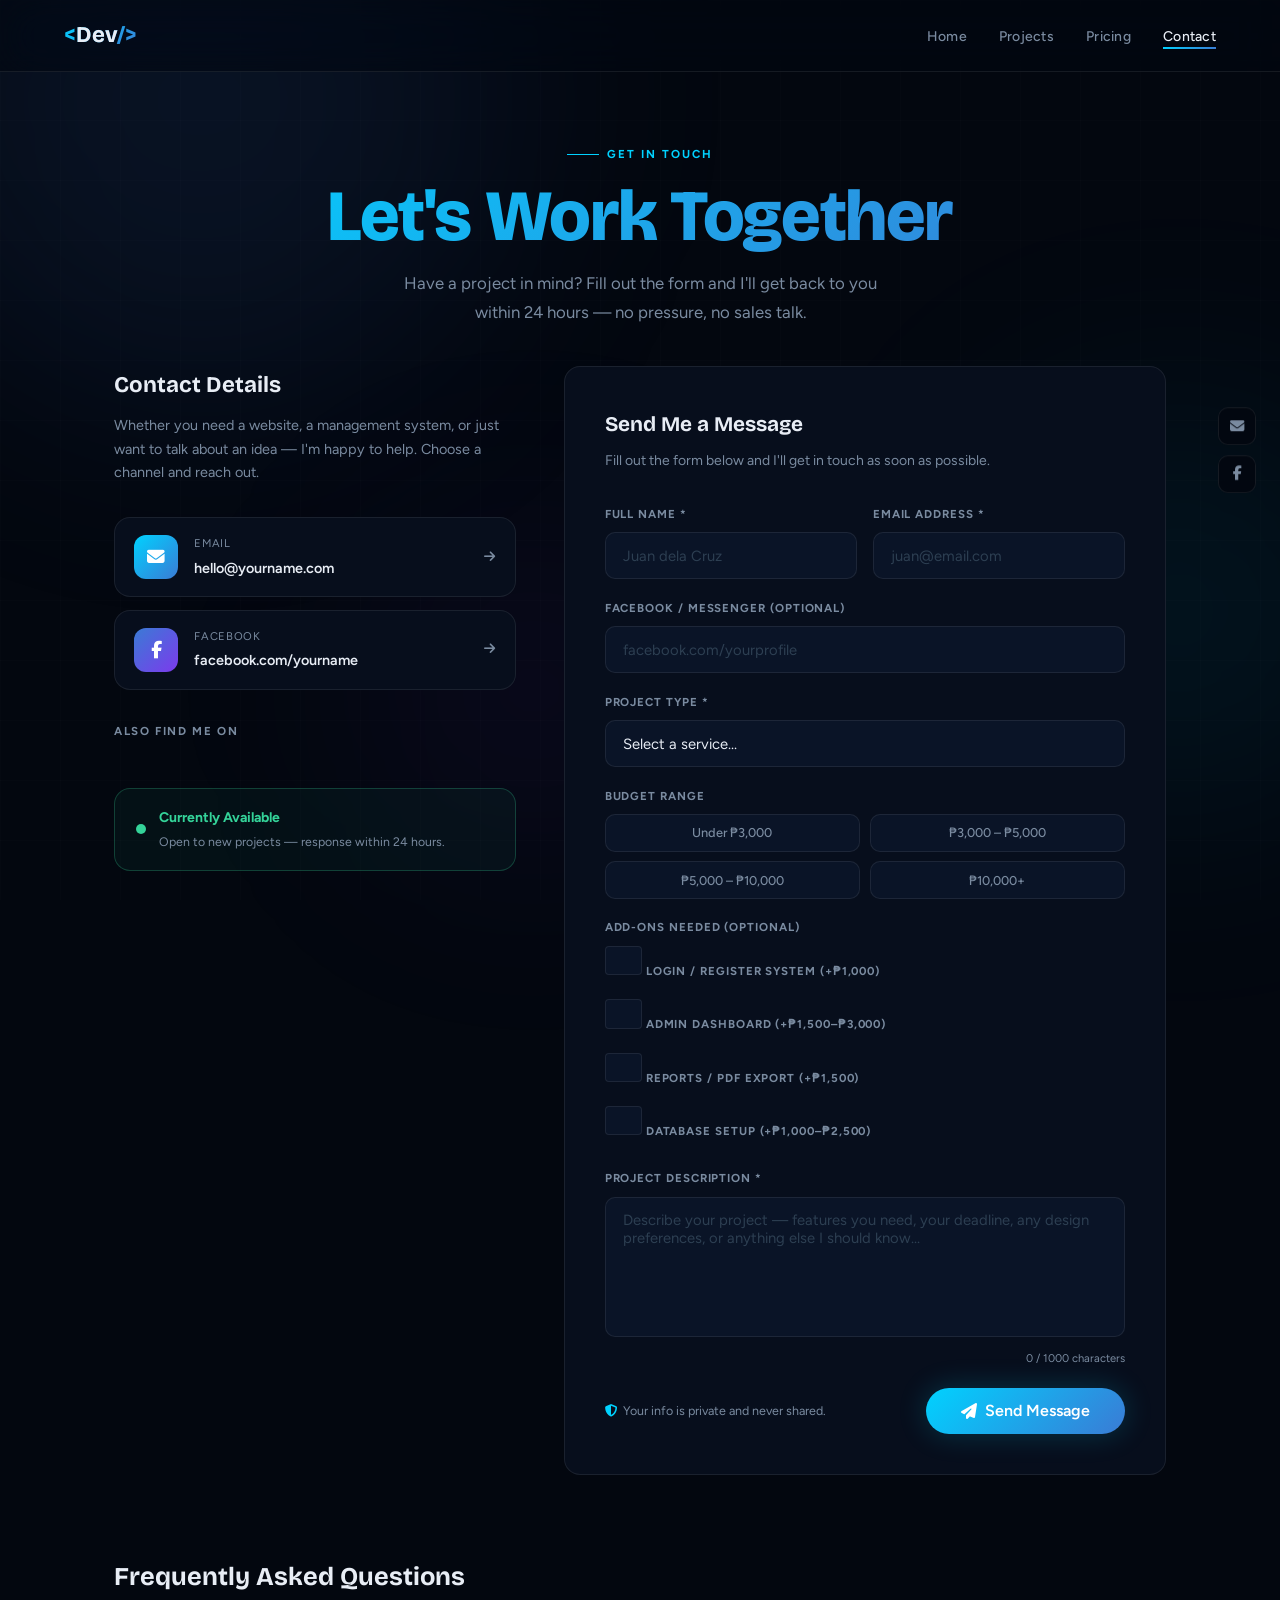
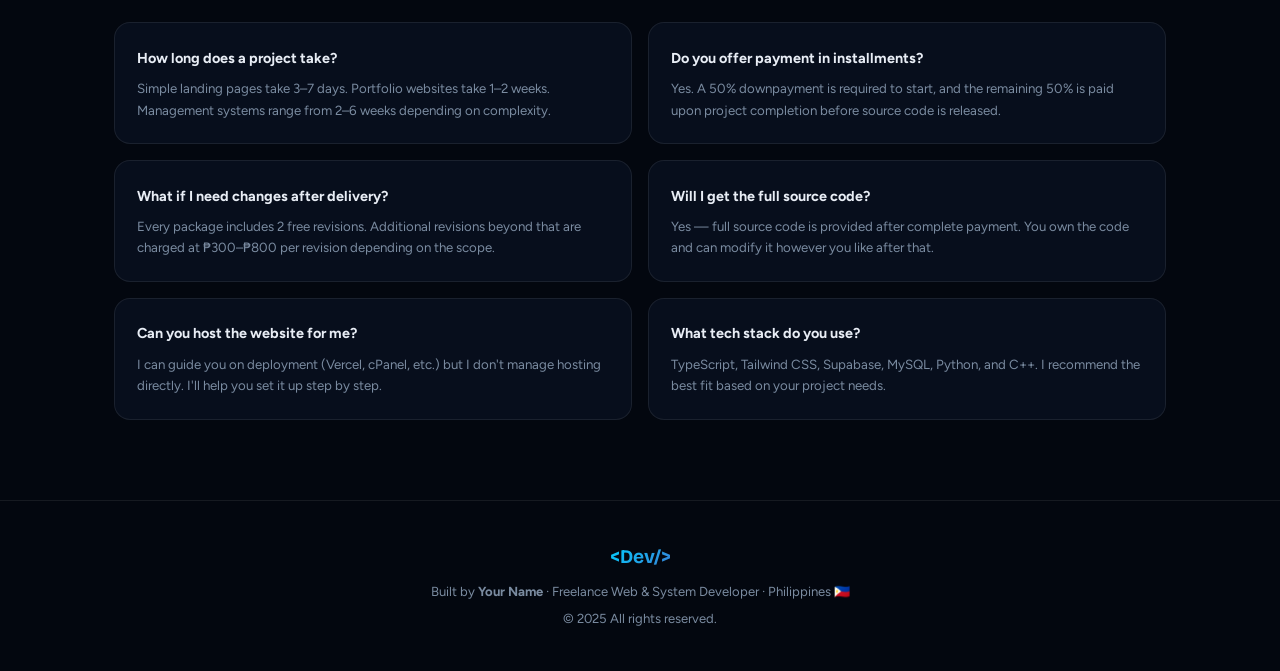
==== contact.html @ 1c6b3e90 "Update contact.html" ====
<!DOCTYPE html>
<html lang="en">
<head>
<meta charset="UTF-8">
<meta name="viewport" content="width=device-width, initial-scale=1.0">
<title>Contact — DevPortfolio</title>
<link rel="stylesheet" href="style.css">
<link rel="stylesheet" href="https://cdnjs.cloudflare.com/ajax/libs/font-awesome/6.5.0/css/all.min.css">
<style>
/* ── CONTACT PAGE ── */
.page-hero {
  padding: 4rem 0 2.5rem;
  text-align: center;
}
.page-hero p { color: var(--muted); font-size: 1.05rem; max-width: 520px; margin: 0.8rem auto 0; }

/* Main layout */
.contact-layout {
  display: grid;
  grid-template-columns: 1fr 1.5fr;
  gap: 3rem;
  margin-bottom: 5rem;
  align-items: start;
}

/* Info panel */
.info-panel { position: sticky; top: calc(var(--nav-h) + 2rem); }
.info-panel h3 {
  font-family: var(--heading); font-size: 1.4rem; font-weight: 700;
  margin-bottom: 0.6rem;
}
.info-panel > p { color: var(--muted); font-size: 0.9rem; margin-bottom: 2rem; line-height: 1.65; }

.contact-cards { display: flex; flex-direction: column; gap: 0.8rem; margin-bottom: 2rem; }
.contact-card {
  display: flex; align-items: center; gap: 1rem;
  padding: 1rem 1.2rem; border-radius: var(--radius);
  background: var(--bg2); border: 1px solid var(--border);
  text-decoration: none; color: var(--text); transition: all 0.25s;
}
.contact-card:hover {
  border-color: rgba(0,210,255,0.3);
  background: rgba(0,210,255,0.04);
  transform: translateX(4px);
}
.contact-card-icon {
  width: 44px; height: 44px; border-radius: 12px; flex-shrink: 0;
  background: var(--grad); display: flex; align-items: center;
  justify-content: center; font-size: 1.1rem; color: #fff;
}
.contact-card-label { font-size: 0.7rem; color: var(--muted); margin-bottom: 0.15rem; text-transform: uppercase; letter-spacing: 0.06em; }
.contact-card-val { font-weight: 600; font-size: 0.9rem; }

/* Social links */
.social-section h4 {
  font-size: 0.72rem; font-weight: 700; letter-spacing: 0.14em;
  text-transform: uppercase; color: var(--muted);
  margin-bottom: 0.9rem;
}
.social-row { display: flex; gap: 0.7rem; flex-wrap: wrap; }
.social-btn {
  display: flex; align-items: center; gap: 0.5rem;
  padding: 0.5rem 1rem; border-radius: 99px;
  background: var(--bg2); border: 1px solid var(--border);
  color: var(--muted); font-size: 0.8rem; font-weight: 500;
  text-decoration: none; cursor: pointer; transition: all 0.2s;
}
.social-btn:hover { background: var(--grad); color: #fff; border-color: transparent; transform: translateY(-2px); }

/* Availability badge */
.avail-box {
  margin-top: 2rem; padding: 1.1rem 1.3rem;
  border-radius: var(--radius); border: 1px solid rgba(52,211,153,0.25);
  background: rgba(52,211,153,0.05);
  display: flex; align-items: center; gap: 0.8rem;
}
.avail-dot { width: 10px; height: 10px; border-radius: 50%; background: #34d399; flex-shrink: 0; animation: pulse2 2s infinite; }
@keyframes pulse2 { 0%,100%{box-shadow:0 0 0 0 rgba(52,211,153,0.4)} 50%{box-shadow:0 0 0 6px rgba(52,211,153,0)} }
.avail-title { font-weight: 700; font-size: 0.875rem; color: #34d399; }
.avail-sub { font-size: 0.77rem; color: var(--muted); margin-top: 0.1rem; }

/* Contact form */
.contact-form-wrap {
  background: var(--bg2); border: 1px solid var(--border);
  border-radius: var(--radius); padding: 2.5rem;
}
.form-header { margin-bottom: 2rem; }
.form-header h3 { font-family: var(--heading); font-size: 1.3rem; font-weight: 700; margin-bottom: 0.4rem; }
.form-header p { color: var(--muted); font-size: 0.875rem; }

.form-row { display: grid; grid-template-columns: 1fr 1fr; gap: 1rem; }
.form-group { margin-bottom: 1.2rem; }
.form-group label {
  display: block; font-size: 0.72rem; font-weight: 700;
  color: var(--muted); margin-bottom: 0.5rem;
  letter-spacing: 0.08em; text-transform: uppercase;
}
.form-group input,
.form-group textarea,
.form-group select {
  width: 100%; padding: 0.85rem 1.1rem;
  background: var(--bg3); border: 1px solid var(--border);
  border-radius: var(--radius-sm); color: var(--text);
  font-family: var(--body); font-size: 0.925rem;
  outline: none; transition: border-color 0.2s, box-shadow 0.2s;
  resize: none; appearance: none;
}
.form-group input:focus,
.form-group textarea:focus,
.form-group select:focus {
  border-color: rgba(0,210,255,0.4);
  box-shadow: 0 0 0 3px rgba(0,210,255,0.07);
}
.form-group input::placeholder,
.form-group textarea::placeholder { color: #2d3f52; }
.form-group textarea { height: 140px; }

.budget-grid { display: grid; grid-template-columns: repeat(2, 1fr); gap: 0.6rem; }
.budget-opt {
  padding: 0.65rem 0.9rem; border-radius: var(--radius-sm);
  border: 1px solid var(--border); background: var(--bg3);
  color: var(--muted); font-size: 0.8rem; font-weight: 500;
  cursor: pointer; transition: all 0.2s; text-align: center;
  font-family: var(--body);
}
.budget-opt:hover { border-color: rgba(0,210,255,0.3); color: var(--text); }
.budget-opt.selected { border-color: rgba(0,210,255,0.5); background: rgba(0,210,255,0.08); color: var(--cyan); }

.checkbox-group { display: flex; flex-direction: column; gap: 0.6rem; }
.checkbox-item {
  display: flex; align-items: center; gap: 0.7rem;
  font-size: 0.875rem; color: var(--muted); cursor: pointer;
}
.checkbox-item input[type="checkbox"] {
  width: 16px; height: 16px; accent-color: var(--cyan);
  cursor: pointer; border-radius: 4px;
}

.char-count { font-size: 0.7rem; color: var(--muted); text-align: right; margin-top: 0.3rem; }

.submit-row {
  display: flex; align-items: center; justify-content: space-between;
  gap: 1rem; margin-top: 0.5rem; flex-wrap: wrap;
}
.submit-note { font-size: 0.78rem; color: var(--muted); display: flex; align-items: center; gap: 0.4rem; }
.submit-note i { color: var(--cyan); }

.btn-submit { padding: 0.85rem 2.2rem; font-size: 1rem; }
.btn-submit.loading { opacity: 0.7; cursor: not-allowed; }

/* Success state */
.form-success-box {
  display: none; text-align: center; padding: 3rem 2rem;
  animation: fadeUp 0.5s ease both;
}
.success-icon {
  width: 64px; height: 64px; border-radius: 50%;
  background: linear-gradient(135deg, #34d399, #059669);
  display: flex; align-items: center; justify-content: center;
  font-size: 1.8rem; margin: 0 auto 1.2rem;
}
.form-success-box h3 { font-family: var(--heading); font-size: 1.4rem; font-weight: 700; margin-bottom: 0.5rem; }
.form-success-box p { color: var(--muted); font-size: 0.9rem; margin-bottom: 1.5rem; }

/* FAQ */
.faq-section { margin-bottom: 5rem; }
.faq-section h2 { font-family: var(--heading); font-size: 1.6rem; font-weight: 700; margin-bottom: 1.5rem; }
.faq-grid { display: grid; grid-template-columns: 1fr 1fr; gap: 1rem; }
.faq-item {
  padding: 1.4rem; border-radius: var(--radius);
  background: var(--bg2); border: 1px solid var(--border);
  transition: border-color 0.2s;
}
.faq-item:hover { border-color: rgba(0,210,255,0.18); }
.faq-q { font-weight: 700; font-size: 0.9rem; margin-bottom: 0.5rem; }
.faq-a { color: var(--muted); font-size: 0.83rem; line-height: 1.6; }

@media (max-width: 900px) {
  .contact-layout { grid-template-columns: 1fr; }
  .info-panel { position: static; }
  .faq-grid { grid-template-columns: 1fr; }
  .form-row { grid-template-columns: 1fr; }
}
@media (max-width: 560px) {
  .budget-grid { grid-template-columns: 1fr; }
  .contact-form-wrap { padding: 1.5rem; }
  .submit-row { flex-direction: column; align-items: stretch; }
}
</style>
</head>
<body>
<div id="loader"><div class="loader-ring"></div></div>
<div class="grid-bg"></div>
<div class="orb orb-1"></div><div class="orb orb-2"></div><div class="orb orb-3"></div>

<div class="float-socials">
  <a href="mailto:hello@yourname.com" class="float-social"><i class="fas fa-envelope"></i></a>
  <a href="https://facebook.com" target="_blank" class="float-social"><i class="fab fa-facebook-f"></i></a>
</div>
<button id="back-top" onclick="window.scrollTo({top:0,behavior:'smooth'})"><i class="fas fa-chevron-up"></i></button>

<nav id="navbar">
  <a href="index.html" class="nav-logo">&lt;<em>Dev</em>/&gt;</a>
  <button class="hamburger" id="hamburger"><span></span><span></span><span></span></button>
  <ul class="nav-links" id="nav-links">
    <li><a href="index.html">Home</a></li>
    <li><a href="projects.html">Projects</a></li>
    <li><a href="pricing.html">Pricing</a></li>
    <li><a href="contact.html" class="active">Contact</a></li>
  </ul>
</nav>

<div class="page-wrap">
<div class="container">

  <!-- PAGE HERO -->
  <div class="page-hero page-enter">
    <div class="section-label" style="justify-content:center; margin-bottom:0.8rem">Get In Touch</div>
    <h1 class="page-title">Let's Work Together</h1>
    <p>Have a project in mind? Fill out the form and I'll get back to you within 24 hours — no pressure, no sales talk.</p>
  </div>

  <!-- CONTACT LAYOUT -->
  <div class="contact-layout">

    <!-- INFO PANEL -->
    <div class="info-panel reveal">
      <h3>Contact Details</h3>
      <p>Whether you need a website, a management system, or just want to talk about an idea — I'm happy to help. Choose a channel and reach out.</p>

      <div class="contact-cards">
        <a href="mailto:hello@yourname.com" class="contact-card">
          <div class="contact-card-icon"><i class="fas fa-envelope"></i></div>
          <div>
            <div class="contact-card-label">Email</div>
            <div class="contact-card-val">hello@yourname.com</div>
          </div>
          <i class="fas fa-arrow-right" style="margin-left:auto;color:var(--muted);font-size:0.8rem"></i>
        </a>
        <a href="https://facebook.com/yourname" target="_blank" class="contact-card">
          <div class="contact-card-icon" style="background:linear-gradient(135deg,#3a7bd5,#7c3aed)"><i class="fab fa-facebook-f"></i></div>
          <div>
            <div class="contact-card-label">Facebook</div>
            <div class="contact-card-val">facebook.com/yourname</div>
          </div>
          <i class="fas fa-arrow-right" style="margin-left:auto;color:var(--muted);font-size:0.8rem"></i>
        </a>
      </div>

      <div class="social-section">
        <h4>Also Find Me On</h4>
        <div class="social-row">
        </div>
      </div>

      <div class="avail-box">
        <div class="avail-dot"></div>
        <div>
          <div class="avail-title">Currently Available</div>
          <div class="avail-sub">Open to new projects — response within 24 hours.</div>
        </div>
      </div>
    </div>

    <!-- FORM PANEL -->
    <div class="contact-form-wrap reveal delay-2">

      <div id="form-area">
        <div class="form-header">
          <h3>Send Me a Message</h3>
          <p>Fill out the form below and I'll get in touch as soon as possible.</p>
        </div>

        <div class="form-row">
          <div class="form-group">
            <label>Full Name *</label>
            <input type="text" id="f-name" placeholder="Juan dela Cruz">
          </div>
          <div class="form-group">
            <label>Email Address *</label>
            <input type="email" id="f-email" placeholder="juan@email.com">
          </div>
        </div>

        <div class="form-group">
          <label>Facebook / Messenger (optional)</label>
          <input type="text" id="f-fb" placeholder="facebook.com/yourprofile">
        </div>

        <div class="form-group">
          <label>Project Type *</label>
          <select id="f-type">
            <option value="" disabled selected>Select a service...</option>
            <optgroup label="🌐 Website Packages">
              <option>Basic Landing Page — ₱2,500</option>
              <option>Portfolio Website — ₱4,000</option>
              <option>Business Website — ₱5,500</option>
            </optgroup>
            <optgroup label="💻 System Packages">
              <option>Starter CRUD System — ₱4,500</option>
              <option>Basic Management System — ₱7,000</option>
              <option>Standard System Package — ₱10,000</option>
            </optgroup>
            <option value="custom">Custom / Not sure yet</option>
          </select>
        </div>

        <div class="form-group">
          <label>Budget Range</label>
          <div class="budget-grid" id="budget-grid">
            <button class="budget-opt" onclick="selectBudget(this)">Under ₱3,000</button>
            <button class="budget-opt" onclick="selectBudget(this)">₱3,000 – ₱5,000</button>
            <button class="budget-opt" onclick="selectBudget(this)">₱5,000 – ₱10,000</button>
            <button class="budget-opt" onclick="selectBudget(this)">₱10,000+</button>
          </div>
        </div>

        <div class="form-group">
          <label>Add-ons Needed (optional)</label>
          <div class="checkbox-group">
            <label class="checkbox-item"><input type="checkbox"> Login / Register System (+₱1,000)</label>
            <label class="checkbox-item"><input type="checkbox"> Admin Dashboard (+₱1,500–₱3,000)</label>
            <label class="checkbox-item"><input type="checkbox"> Reports / PDF Export (+₱1,500)</label>
            <label class="checkbox-item"><input type="checkbox"> Database Setup (+₱1,000–₱2,500)</label>
          </div>
        </div>

        <div class="form-group">
          <label>Project Description *</label>
          <textarea id="f-msg" placeholder="Describe your project — features you need, your deadline, any design preferences, or anything else I should know..." oninput="countChars(this)"></textarea>
          <div class="char-count" id="char-count">0 / 1000 characters</div>
        </div>

        <div class="submit-row">
          <div class="submit-note">
            <i class="fas fa-shield-alt"></i>
            Your info is private and never shared.
          </div>
          <button class="btn btn-primary btn-submit" id="submit-btn" onclick="submitForm()">
            <i class="fas fa-paper-plane"></i> Send Message
          </button>
        </div>
      </div>

      <!-- SUCCESS STATE -->
      <div class="form-success-box" id="form-success">
        <div class="success-icon">✅</div>
        <h3>Message Sent!</h3>
        <p>Thank you for reaching out. I'll review your project details and get back to you within <strong>24 hours</strong>.</p>
        <a href="projects.html" class="btn btn-outline"><i class="fas fa-folder-open"></i> View My Projects</a>
      </div>

    </div>
  </div>

  <!-- FAQ SECTION -->
  <div class="faq-section reveal">
    <h2>Frequently Asked Questions</h2>
    <div class="faq-grid">
      <div class="faq-item">
        <div class="faq-q">How long does a project take?</div>
        <div class="faq-a">Simple landing pages take 3–7 days. Portfolio websites take 1–2 weeks. Management systems range from 2–6 weeks depending on complexity.</div>
      </div>
      <div class="faq-item">
        <div class="faq-q">Do you offer payment in installments?</div>
        <div class="faq-a">Yes. A 50% downpayment is required to start, and the remaining 50% is paid upon project completion before source code is released.</div>
      </div>
      <div class="faq-item">
        <div class="faq-q">What if I need changes after delivery?</div>
        <div class="faq-a">Every package includes 2 free revisions. Additional revisions beyond that are charged at ₱300–₱800 per revision depending on the scope.</div>
      </div>
      <div class="faq-item">
        <div class="faq-q">Will I get the full source code?</div>
        <div class="faq-a">Yes — full source code is provided after complete payment. You own the code and can modify it however you like after that.</div>
      </div>
      <div class="faq-item">
        <div class="faq-q">Can you host the website for me?</div>
        <div class="faq-a">I can guide you on deployment (Vercel, cPanel, etc.) but I don't manage hosting directly. I'll help you set it up step by step.</div>
      </div>
      <div class="faq-item">
        <div class="faq-q">What tech stack do you use?</div>
        <div class="faq-a">TypeScript, Tailwind CSS, Supabase, MySQL, Python, and C++. I recommend the best fit based on your project needs.</div>
      </div>
    </div>
  </div>

</div><!-- end container -->
</div><!-- end page-wrap -->

<footer>
  <div class="container">
    <div class="footer-logo">&lt;Dev/&gt;</div>
    <p>Built by <strong>Your Name</strong> · Freelance Web & System Developer · Philippines 🇵🇭</p>
    <p style="margin-top:0.3rem">© 2025 All rights reserved.</p>
  </div>
</footer>

<script>
window.addEventListener('load', () => setTimeout(() => document.getElementById('loader').classList.add('gone'), 500));
window.addEventListener('scroll', () => {
  document.getElementById('navbar').classList.toggle('scrolled', scrollY > 40);
  document.getElementById('back-top').classList.toggle('visible', scrollY > 400);
});

const ham = document.getElementById('hamburger'), nl = document.getElementById('nav-links');
ham.addEventListener('click', () => {
  nl.classList.toggle('open');
  const sp = ham.querySelectorAll('span');
  if (nl.classList.contains('open')) {
    sp[0].style.transform='rotate(45deg) translate(5px,5px)';
    sp[1].style.opacity='0';
    sp[2].style.transform='rotate(-45deg) translate(5px,-5px)';
  } else { sp.forEach(s=>{s.style.transform='';s.style.opacity='';}); }
});
nl.querySelectorAll('a').forEach(a => a.addEventListener('click', () => {
  nl.classList.remove('open');
  ham.querySelectorAll('span').forEach(s=>{s.style.transform='';s.style.opacity='';});
}));

function selectBudget(el) {
  document.querySelectorAll('.budget-opt').forEach(b => b.classList.remove('selected'));
  el.classList.add('selected');
}

function countChars(el) {
  const len = el.value.length;
  document.getElementById('char-count').textContent = len + ' / 1000 characters';
  if (len > 1000) el.value = el.value.substring(0, 1000);
}

function submitForm() {
  const name = document.getElementById('f-name').value.trim();
  const email = document.getElementById('f-email').value.trim();
  const type = document.getElementById('f-type').value;
  const msg = document.getElementById('f-msg').value.trim();

  if (!name) { alert('Please enter your name.'); return; }
  if (!email || !email.includes('@')) { alert('Please enter a valid email address.'); return; }
  if (!type) { alert('Please select a project type.'); return; }
  if (!msg) { alert('Please describe your project.'); return; }

  const btn = document.getElementById('submit-btn');
  btn.classList.add('loading');
  btn.innerHTML = '<i class="fas fa-spinner fa-spin"></i> Sending...';
  btn.disabled = true;

  setTimeout(() => {
    document.getElementById('form-area').style.display = 'none';
    document.getElementById('form-success').style.display = 'block';
  }, 1800);
}

const obs = new IntersectionObserver(entries => {
  entries.forEach(e => { if (e.isIntersecting) { e.target.classList.add('visible'); obs.unobserve(e.target); } });
}, { threshold: 0.08 });
document.querySelectorAll('.reveal').forEach(el => obs.observe(el));</script>
</body>
</html>
---- style.css ----
@import url('https://fonts.googleapis.com/css2?family=Bricolage+Grotesque:opsz,wght@12..96,300;12..96,400;12..96,600;12..96,700;12..96,800&family=Figtree:wght@300;400;500;600&display=swap');

:root {
  --bg: #03070f;
  --bg2: #070e1c;
  --bg3: #0a1427;
  --surface: rgba(255,255,255,0.04);
  --border: rgba(255,255,255,0.08);
  --border-glow: rgba(0,210,255,0.3);
  --cyan: #00d2ff;
  --blue: #3a7bd5;
  --purple: #7c3aed;
  --grad: linear-gradient(135deg, #00d2ff, #3a7bd5);
  --grad2: linear-gradient(135deg, #3a7bd5, #7c3aed);
  --text: #e8edf5;
  --muted: #7a8ba0;
  --heading: 'Bricolage Grotesque', sans-serif;
  --body: 'Figtree', sans-serif;
  --nav-h: 72px;
  --radius: 16px;
  --radius-sm: 10px;
  --max-w: 1180px;
}

*, *::before, *::after { box-sizing: border-box; margin: 0; padding: 0; }
html { scroll-behavior: smooth; }
body {
  font-family: var(--body);
  background: var(--bg);
  color: var(--text);
  line-height: 1.7;
  overflow-x: hidden;
  min-height: 100vh;
}

::-webkit-scrollbar { width: 4px; }
::-webkit-scrollbar-track { background: var(--bg); }
::-webkit-scrollbar-thumb { background: var(--blue); border-radius: 99px; }

/* ── ORBS ── */
.orb { position: fixed; border-radius: 50%; filter: blur(120px); pointer-events: none; z-index: 0; }
.orb-1 { width: 600px; height: 600px; background: rgba(58,123,213,0.1); top: -200px; left: -100px; }
.orb-2 { width: 400px; height: 400px; background: rgba(0,210,255,0.07); bottom: 10%; right: -100px; }
.orb-3 { width: 300px; height: 300px; background: rgba(124,58,237,0.08); top: 60%; left: 30%; }

/* ── GRID DECO ── */
.grid-bg {
  position: fixed; inset: 0; z-index: 0; pointer-events: none;
  background-image:
    linear-gradient(rgba(255,255,255,0.012) 1px, transparent 1px),
    linear-gradient(90deg, rgba(255,255,255,0.012) 1px, transparent 1px);
  background-size: 60px 60px;
}

/* ── LOADER ── */
#loader {
  position: fixed; inset: 0; z-index: 9999;
  background: var(--bg);
  display: flex; align-items: center; justify-content: center;
  transition: opacity 0.5s, visibility 0.5s;
}
#loader.gone { opacity: 0; visibility: hidden; }
.loader-ring {
  width: 48px; height: 48px; border-radius: 50%;
  border: 2px solid var(--border);
  border-top-color: var(--cyan);
  animation: spin 0.8s linear infinite;
}
@keyframes spin { to { transform: rotate(360deg); } }

/* ── NAV ── */
nav {
  position: fixed; top: 0; left: 0; right: 0; z-index: 1000;
  height: var(--nav-h);
  display: flex; align-items: center;
  padding: 0 clamp(1.5rem, 5vw, 4rem);
  background: rgba(3,7,15,0.6);
  backdrop-filter: blur(24px) saturate(1.4);
  -webkit-backdrop-filter: blur(24px) saturate(1.4);
  border-bottom: 1px solid var(--border);
  transition: background 0.3s;
}
nav.scrolled { background: rgba(3,7,15,0.9); }

.nav-logo {
  font-family: var(--heading); font-size: 1.4rem; font-weight: 700;
  text-decoration: none; margin-right: auto;
  background: var(--grad); -webkit-background-clip: text; -webkit-text-fill-color: transparent;
}
.nav-logo em { font-style: normal; -webkit-text-fill-color: var(--text); }

.nav-links { display: flex; gap: 2rem; list-style: none; align-items: center; }
.nav-links a {
  font-size: 0.875rem; font-weight: 500; color: var(--muted);
  text-decoration: none; letter-spacing: 0.02em;
  position: relative; padding: 4px 0;
  transition: color 0.2s;
}
.nav-links a::after {
  content: ''; position: absolute; bottom: 0; left: 0; right: 0;
  height: 1.5px; background: var(--grad);
  transform: scaleX(0); transform-origin: left;
  transition: transform 0.3s;
}
.nav-links a:hover, .nav-links a.active { color: var(--text); }
.nav-links a.active::after, .nav-links a:hover::after { transform: scaleX(1); }
.nav-links a.nav-cta {
  padding: 0.45rem 1.2rem; border-radius: 99px;
  background: var(--grad); color: #fff !important; font-weight: 600;
  transition: opacity 0.2s, transform 0.2s !important;
}
.nav-links a.nav-cta::after { display: none !important; }
.nav-links a.nav-cta:hover { opacity: 0.85; transform: translateY(-1px); }

.hamburger {
  display: none; cursor: pointer; background: none;
  border: none; padding: 8px; flex-direction: column; gap: 5px;
}
.hamburger span { display: block; width: 22px; height: 2px; background: var(--text); border-radius: 2px; transition: all 0.3s; }

/* ── CONTAINER ── */
.container { max-width: var(--max-w); margin: 0 auto; padding: 0 clamp(1.5rem, 5vw, 4rem); }

/* ── PAGE WRAPPER ── */
.page-wrap { position: relative; z-index: 1; padding-top: var(--nav-h); }

/* ── SECTION LABELS ── */
.section-label {
  display: inline-flex; align-items: center; gap: 0.5rem;
  font-size: 0.72rem; font-weight: 700; letter-spacing: 0.18em;
  text-transform: uppercase; color: var(--cyan); margin-bottom: 0.8rem;
}
.section-label::before { content: ''; width: 2rem; height: 1px; background: var(--cyan); }

h1.page-title, h2.section-title {
  font-family: var(--heading); font-weight: 800; line-height: 1.1;
  background: var(--grad); -webkit-background-clip: text; -webkit-text-fill-color: transparent;
}
h1.page-title { font-size: clamp(2.8rem, 6vw, 4.5rem); letter-spacing: -0.02em; }
h2.section-title { font-size: clamp(1.8rem, 3.5vw, 2.8rem); margin-bottom: 0.8rem; }

.section-sub { color: var(--muted); font-size: 1rem; max-width: 560px; margin-bottom: 3rem; }

/* ── BUTTONS ── */
.btn {
  display: inline-flex; align-items: center; gap: 0.5rem;
  padding: 0.75rem 1.8rem; border-radius: 99px;
  font-weight: 600; font-size: 0.95rem; cursor: pointer;
  text-decoration: none; border: none; font-family: var(--body);
  transition: all 0.25s;
}
.btn-primary { background: var(--grad); color: #fff; box-shadow: 0 0 30px rgba(0,210,255,0.2); }
.btn-primary:hover { transform: translateY(-2px); box-shadow: 0 0 40px rgba(0,210,255,0.35); }
.btn-outline { background: transparent; color: var(--text); border: 1px solid var(--border-glow); }
.btn-outline:hover { background: rgba(0,210,255,0.08); transform: translateY(-2px); }
.btn-ghost { background: rgba(255,255,255,0.04); color: var(--muted); border: 1px solid var(--border); }
.btn-ghost:hover { color: var(--text); border-color: var(--border-glow); }

/* ── FLOATING SOCIALS ── */
.float-socials {
  position: fixed; right: 1.5rem; top: 50%; transform: translateY(-50%);
  z-index: 500; display: flex; flex-direction: column; gap: 0.6rem;
}
.float-social {
  width: 38px; height: 38px; border-radius: 10px;
  display: flex; align-items: center; justify-content: center;
  background: rgba(3,7,15,0.8); backdrop-filter: blur(12px);
  border: 1px solid var(--border); color: var(--muted);
  text-decoration: none; font-size: 0.9rem;
  transition: all 0.2s;
}
.float-social:hover { background: var(--grad); color: #fff; border-color: transparent; transform: translateX(-4px); }

/* ── BACK TO TOP ── */
#back-top {
  position: fixed; bottom: 2rem; right: 1.5rem; z-index: 500;
  width: 42px; height: 42px; border-radius: 12px;
  background: var(--grad); color: #fff; border: none; cursor: pointer;
  display: flex; align-items: center; justify-content: center; font-size: 0.9rem;
  box-shadow: 0 4px 20px rgba(0,210,255,0.25);
  opacity: 0; transform: translateY(20px); transition: all 0.3s;
}
#back-top.visible { opacity: 1; transform: translateY(0); }
#back-top:hover { transform: translateY(-3px); }

/* ── FOOTER ── */
footer {
  position: relative; z-index: 1;
  border-top: 1px solid var(--border);
  padding: 2.5rem 0; text-align: center; margin-top: auto;
}
.footer-logo {
  font-family: var(--heading); font-size: 1.2rem; font-weight: 700;
  background: var(--grad); -webkit-background-clip: text; -webkit-text-fill-color: transparent;
  display: inline-block; margin-bottom: 0.5rem;
}
footer p { color: var(--muted); font-size: 0.82rem; }

/* ── PAGE TRANSITION ── */
.page-enter {
  animation: fadeUp 0.55s ease both;
}
@keyframes fadeUp {
  from { opacity: 0; transform: translateY(24px); }
  to   { opacity: 1; transform: translateY(0); }
}

/* ── REVEAL ── */
.reveal { opacity: 0; transform: translateY(28px); transition: opacity 0.65s ease, transform 0.65s ease; }
.reveal.visible { opacity: 1; transform: none; }
.delay-1 { transition-delay: 0.1s; }
.delay-2 { transition-delay: 0.2s; }
.delay-3 { transition-delay: 0.3s; }
.delay-4 { transition-delay: 0.4s; }

/* ── TAGS / CHIPS ── */
.chip {
  padding: 0.28rem 0.8rem; border-radius: 99px; font-size: 0.75rem; font-weight: 500;
  border: 1px solid var(--border); color: var(--muted); transition: all 0.2s;
}
.chip:hover { border-color: rgba(0,210,255,0.4); color: var(--cyan); }
.tag-cyan {
  font-size: 0.7rem; font-weight: 600; letter-spacing: 0.05em;
  padding: 0.2rem 0.65rem; border-radius: 99px;
  background: rgba(0,210,255,0.08); color: var(--cyan);
  border: 1px solid rgba(0,210,255,0.15);
}

/* ── MOBILE ── */
@media (max-width: 768px) {
  .hamburger { display: flex; }
  .nav-links {
    position: fixed; inset: var(--nav-h) 0 0 0;
    background: rgba(3,7,15,0.98); backdrop-filter: blur(24px);
    flex-direction: column; justify-content: center; gap: 2.5rem; font-size: 1.1rem;
    transform: translateX(100%); transition: transform 0.35s;
  }
  .nav-links.open { transform: translateX(0); }
  .float-socials { display: none; }
}
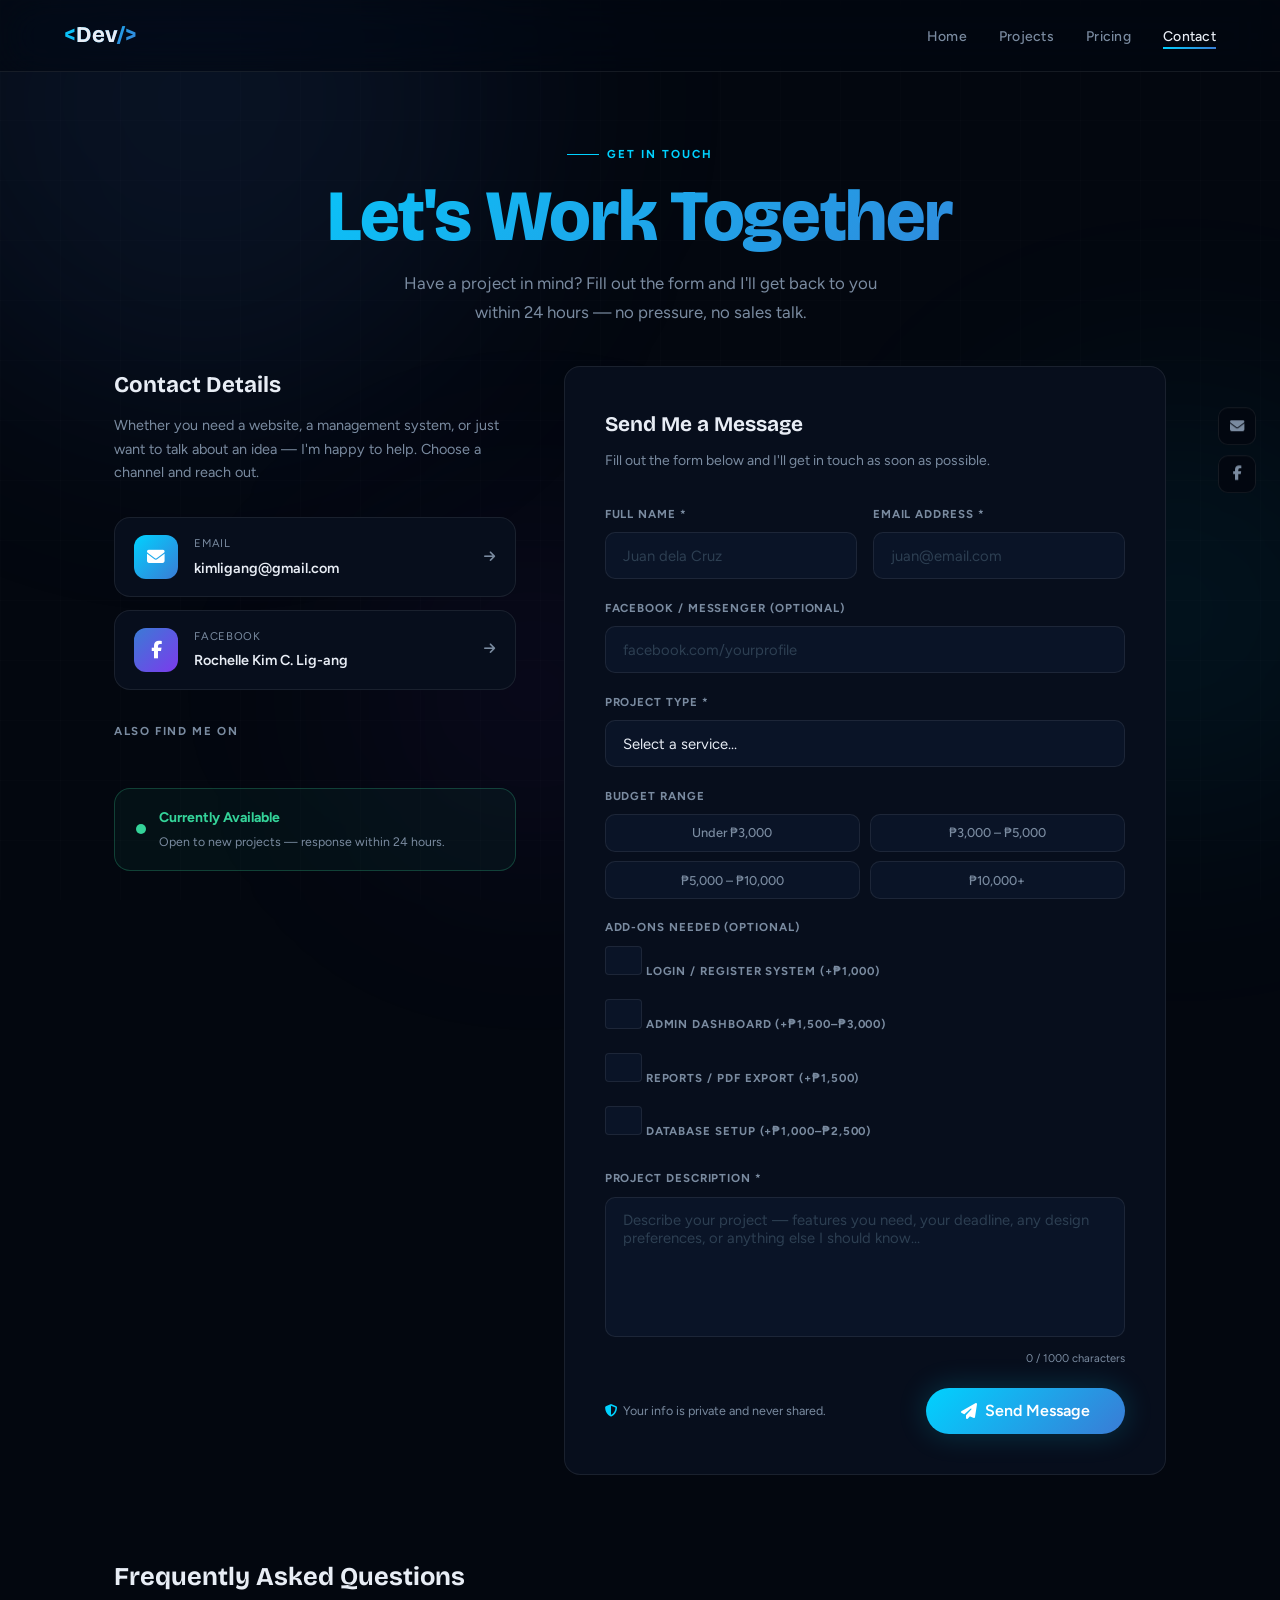
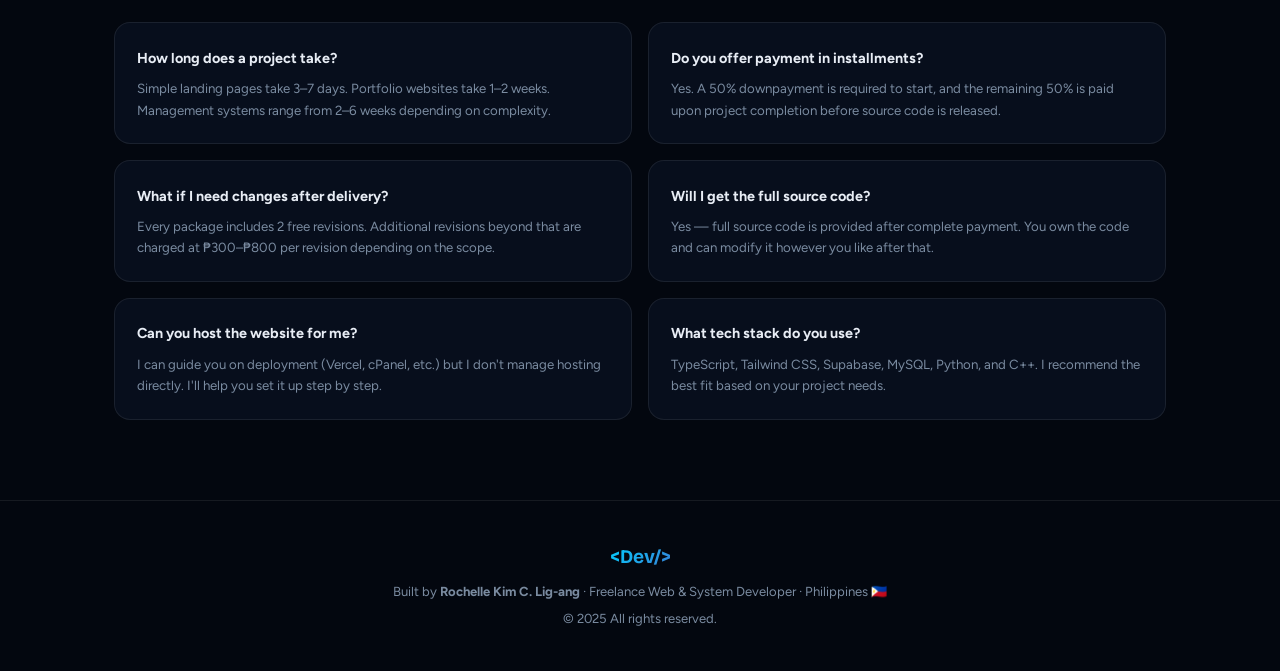
==== commit d21165ee: "Update contact.html" ====
--- a/contact.html
+++ b/contact.html
@@ -233,7 +233,7 @@
           <div class="contact-card-icon"><i class="fas fa-envelope"></i></div>
           <div>
             <div class="contact-card-label">Email</div>
-            <div class="contact-card-val">hello@yourname.com</div>
+            <div class="contact-card-val">kimligang@gmail.com</div>
           </div>
           <i class="fas fa-arrow-right" style="margin-left:auto;color:var(--muted);font-size:0.8rem"></i>
         </a>
@@ -241,7 +241,7 @@
           <div class="contact-card-icon" style="background:linear-gradient(135deg,#3a7bd5,#7c3aed)"><i class="fab fa-facebook-f"></i></div>
           <div>
             <div class="contact-card-label">Facebook</div>
-            <div class="contact-card-val">facebook.com/yourname</div>
+            <div class="contact-card-val">Rochelle Kim C. Lig-ang</div>
           </div>
           <i class="fas fa-arrow-right" style="margin-left:auto;color:var(--muted);font-size:0.8rem"></i>
         </a>
@@ -390,7 +390,7 @@
 <footer>
   <div class="container">
     <div class="footer-logo">&lt;Dev/&gt;</div>
-    <p>Built by <strong>Your Name</strong> · Freelance Web & System Developer · Philippines 🇵🇭</p>
+    <p>Built by <strong>Rochelle Kim C. Lig-ang</strong> · Freelance Web & System Developer · Philippines 🇵🇭</p>
     <p style="margin-top:0.3rem">© 2025 All rights reserved.</p>
   </div>
 </footer>
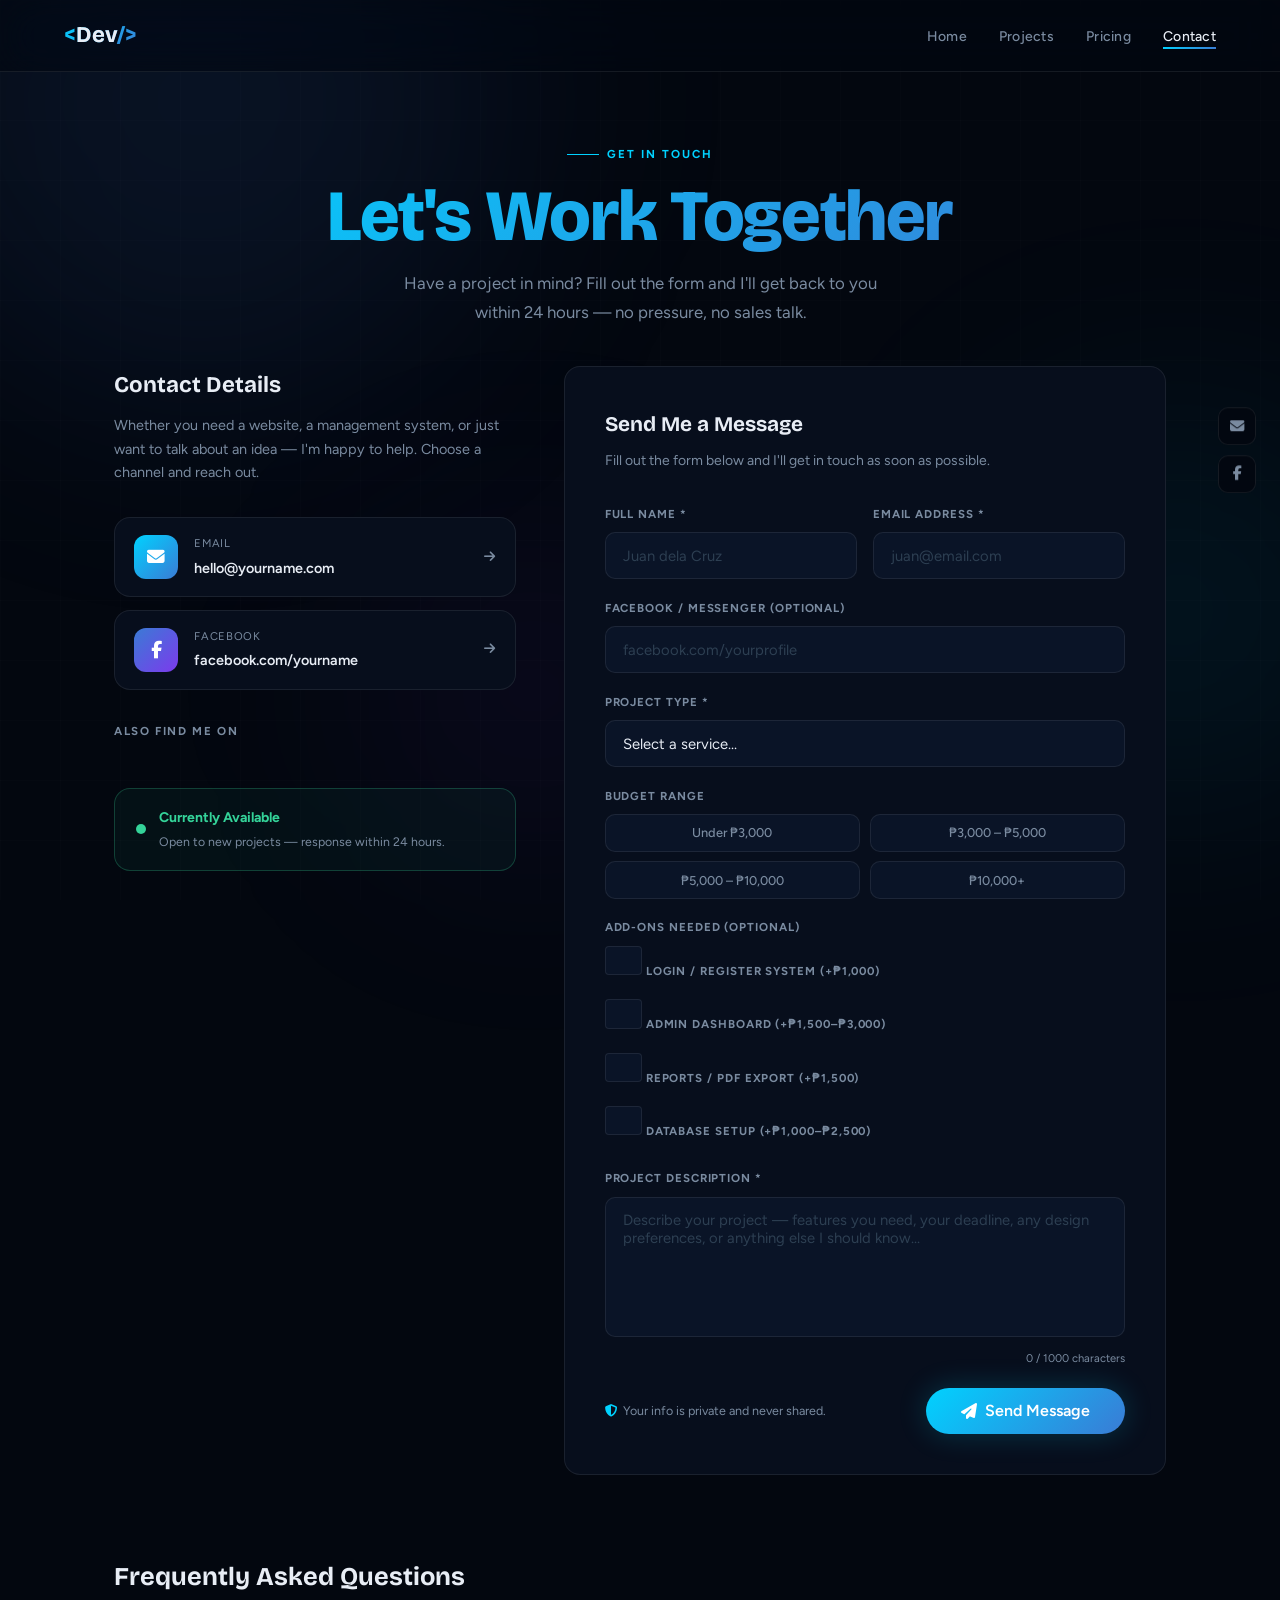
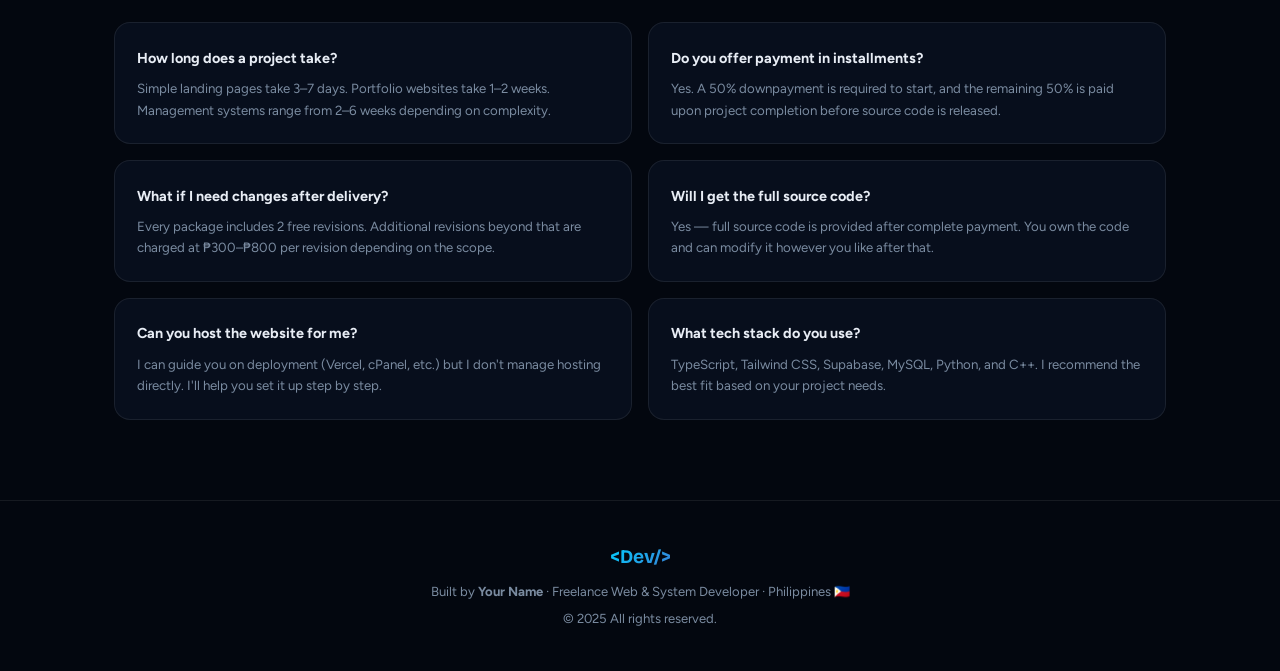
==== commit b765eab8: "Update contact.html" ====
--- a/contact.html
+++ b/contact.html
@@ -195,7 +195,7 @@
 
 <div class="float-socials">
   <a href="mailto:hello@yourname.com" class="float-social"><i class="fas fa-envelope"></i></a>
-  <a href="https://facebook.com" target="_blank" class="float-social"><i class="fab fa-facebook-f"></i></a>
+  <a href="https://www.facebook.com/rochelle.kim.lig.ang.2024" target="_blank" class="float-social"><i class="fab fa-facebook-f"></i></a>
 </div>
 <button id="back-top" onclick="window.scrollTo({top:0,behavior:'smooth'})"><i class="fas fa-chevron-up"></i></button>
 
@@ -233,15 +233,15 @@
           <div class="contact-card-icon"><i class="fas fa-envelope"></i></div>
           <div>
             <div class="contact-card-label">Email</div>
-            <div class="contact-card-val">kimligang@gmail.com</div>
+            <div class="contact-card-val">hello@yourname.com</div>
           </div>
           <i class="fas fa-arrow-right" style="margin-left:auto;color:var(--muted);font-size:0.8rem"></i>
         </a>
-        <a href="https://facebook.com/yourname" target="_blank" class="contact-card">
+        <a href="https://www.facebook.com/rochelle.kim.lig.ang.2024/yourname" target="_blank" class="contact-card">
           <div class="contact-card-icon" style="background:linear-gradient(135deg,#3a7bd5,#7c3aed)"><i class="fab fa-facebook-f"></i></div>
           <div>
             <div class="contact-card-label">Facebook</div>
-            <div class="contact-card-val">Rochelle Kim C. Lig-ang</div>
+            <div class="contact-card-val">facebook.com/yourname</div>
           </div>
           <i class="fas fa-arrow-right" style="margin-left:auto;color:var(--muted);font-size:0.8rem"></i>
         </a>
@@ -390,7 +390,7 @@
 <footer>
   <div class="container">
     <div class="footer-logo">&lt;Dev/&gt;</div>
-    <p>Built by <strong>Rochelle Kim C. Lig-ang</strong> · Freelance Web & System Developer · Philippines 🇵🇭</p>
+    <p>Built by <strong>Your Name</strong> · Freelance Web & System Developer · Philippines 🇵🇭</p>
     <p style="margin-top:0.3rem">© 2025 All rights reserved.</p>
   </div>
 </footer>
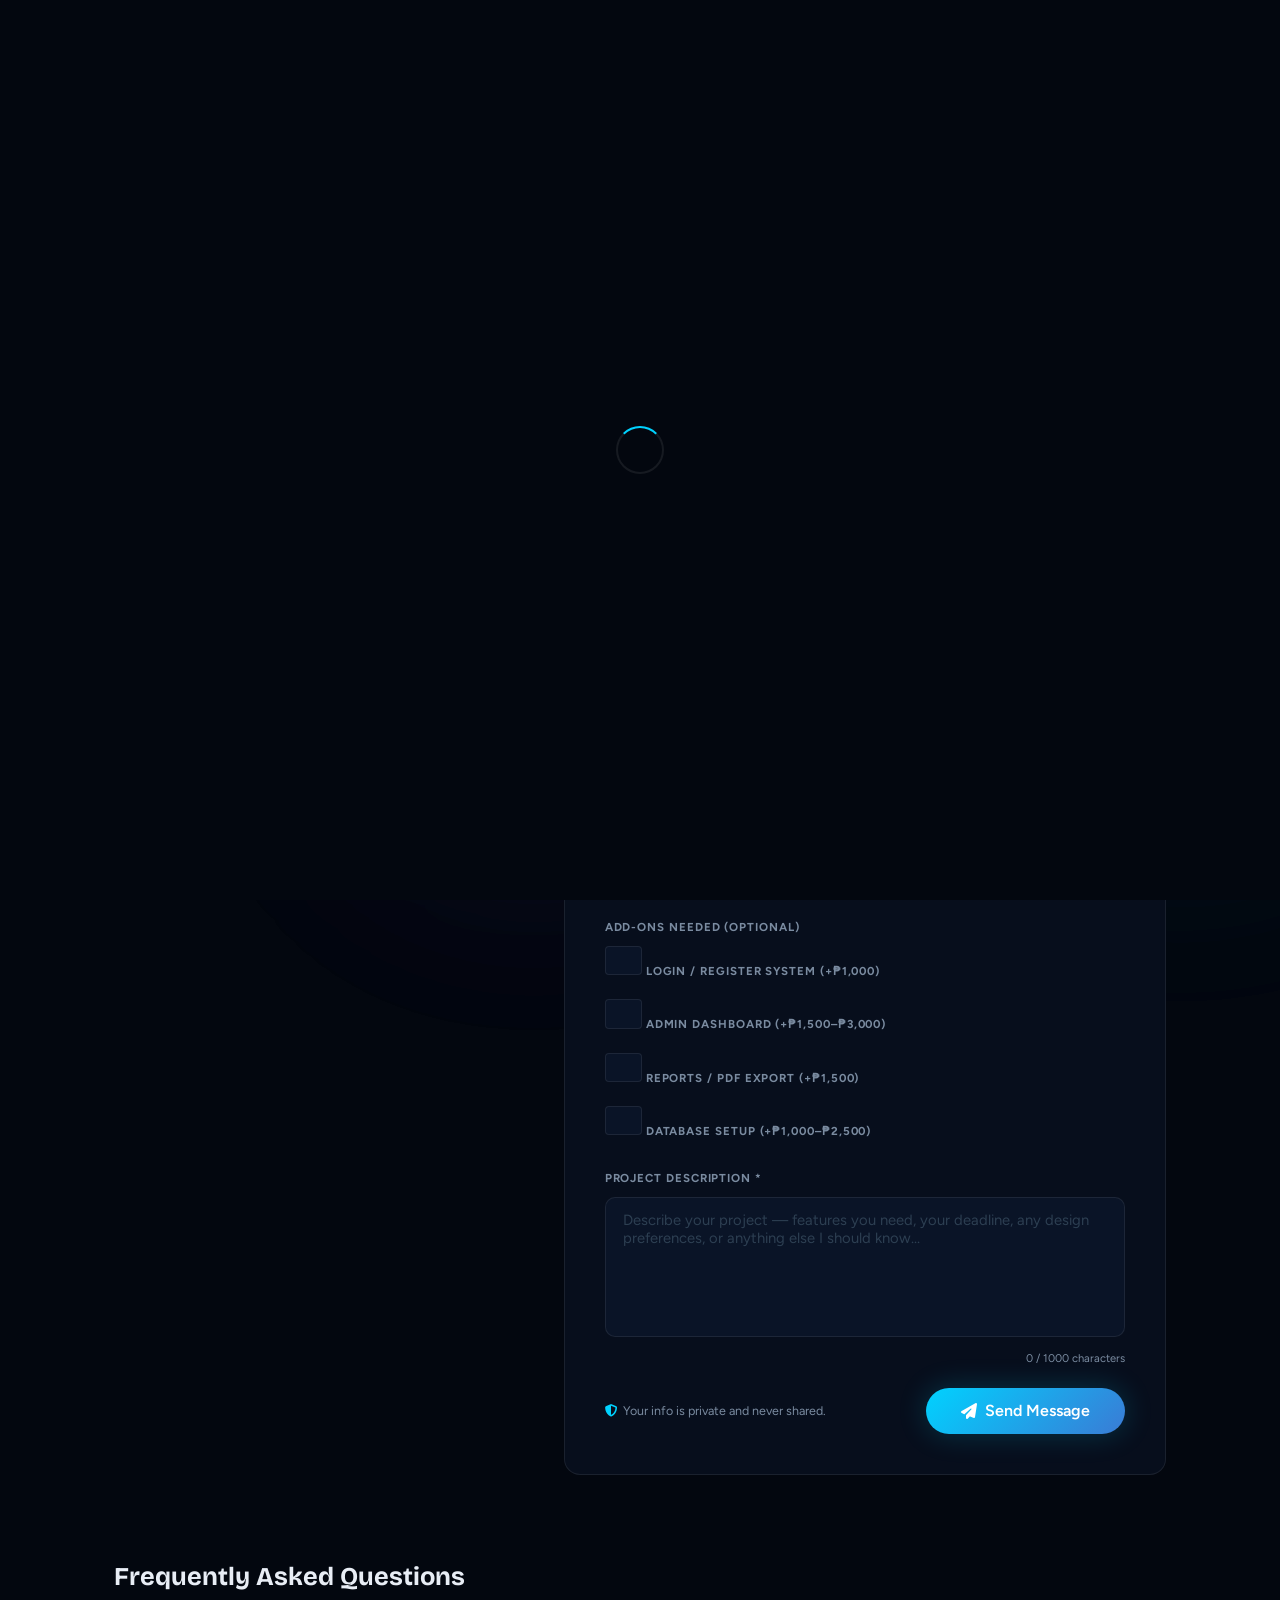
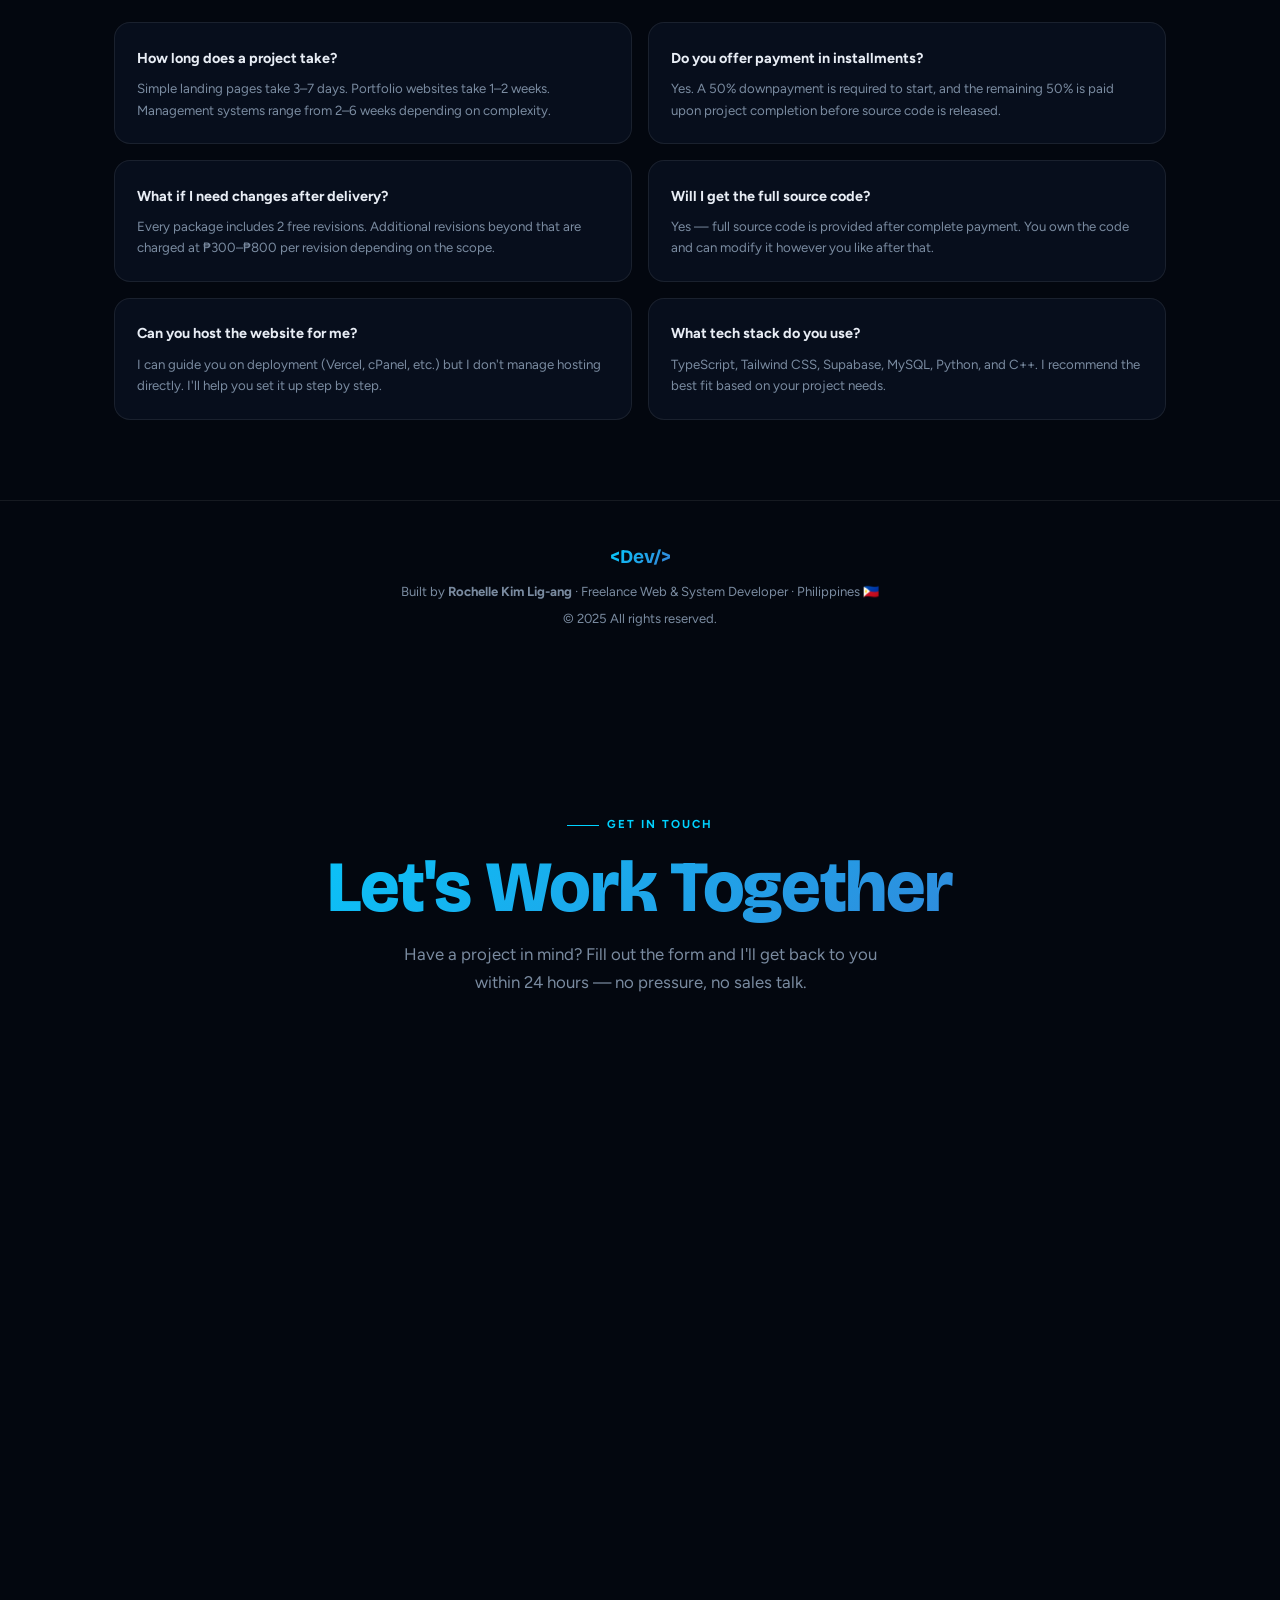
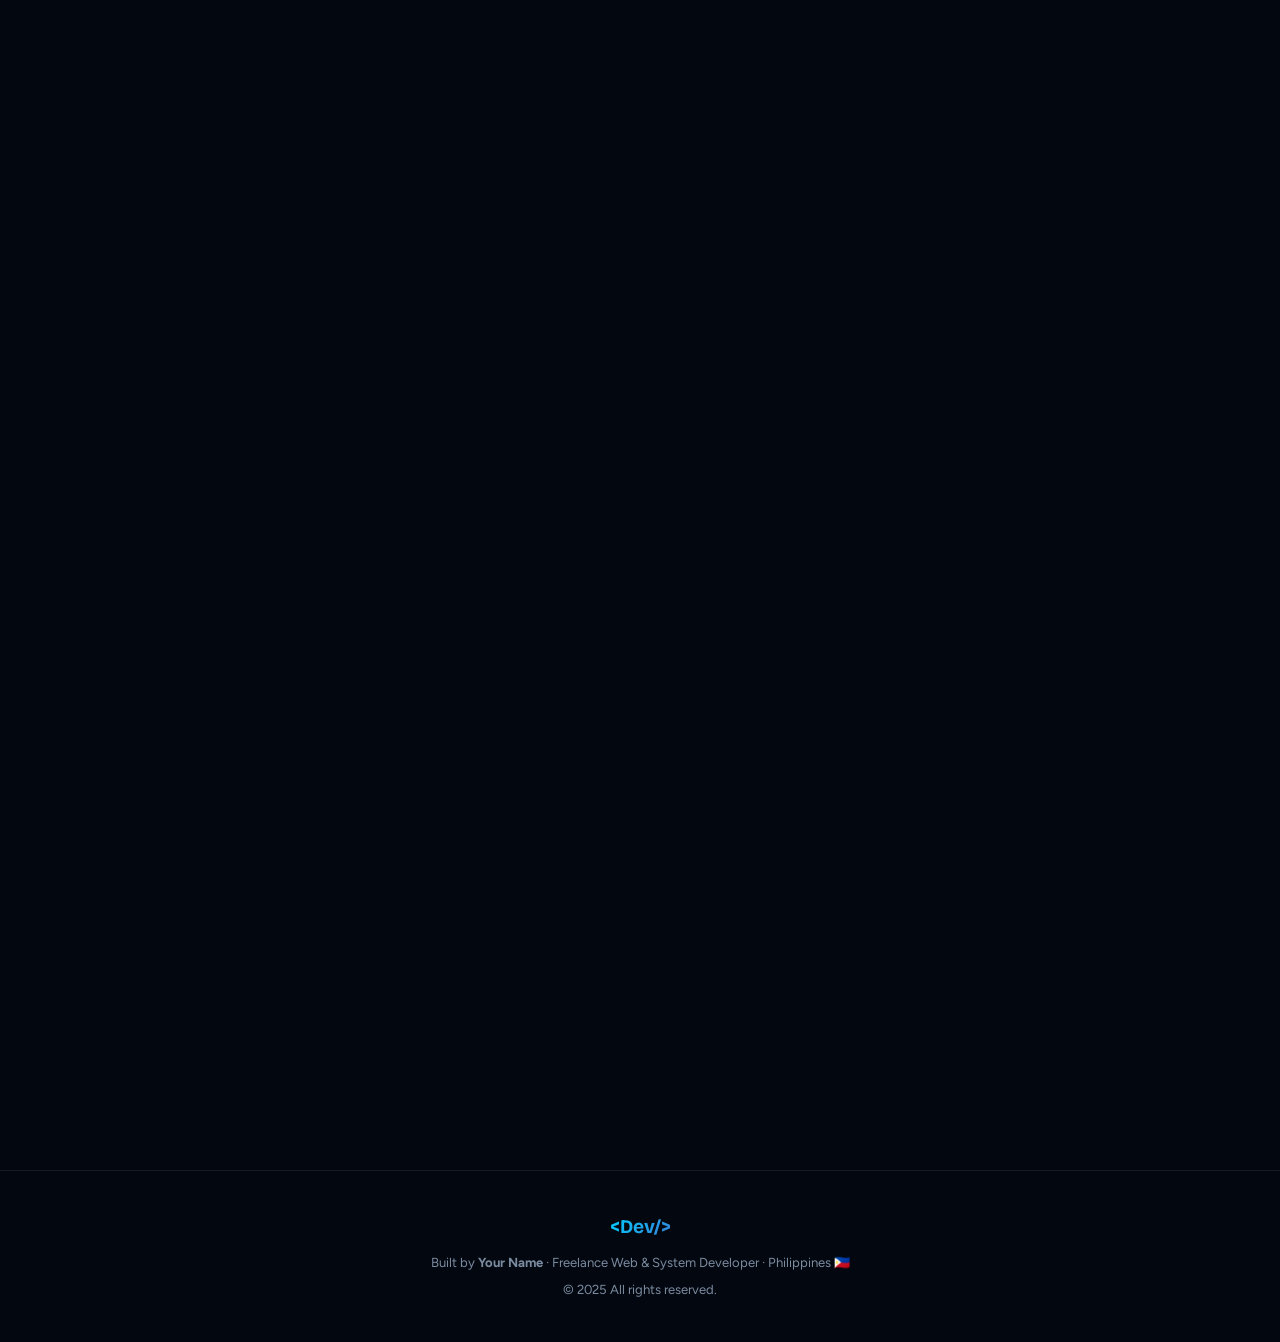
==== commit e216e361: "Update contact.html" ====
--- a/contact.html
+++ b/contact.html
@@ -1,4 +1,9 @@
 <!DOCTYPE html>
+<html lang="en">
+<head>
+<meta charset="UTF-8">
+<meta name="viewport" content="width=device-width, initial-scale=1.0">
+<title>Contact — DevPortfolio</title><!DOCTYPE html>
 <html lang="en">
 <head>
 <meta charset="UTF-8">
@@ -194,7 +199,7 @@
 <div class="orb orb-1"></div><div class="orb orb-2"></div><div class="orb orb-3"></div>
 
 <div class="float-socials">
-  <a href="mailto:hello@yourname.com" class="float-social"><i class="fas fa-envelope"></i></a>
+  <a href="mailto:kimligang@gmail.com" class="float-social"><i class="fas fa-envelope"></i></a>
   <a href="https://www.facebook.com/rochelle.kim.lig.ang.2024" target="_blank" class="float-social"><i class="fab fa-facebook-f"></i></a>
 </div>
 <button id="back-top" onclick="window.scrollTo({top:0,behavior:'smooth'})"><i class="fas fa-chevron-up"></i></button>
@@ -229,11 +234,11 @@
       <p>Whether you need a website, a management system, or just want to talk about an idea — I'm happy to help. Choose a channel and reach out.</p>
 
       <div class="contact-cards">
-        <a href="mailto:hello@yourname.com" class="contact-card">
+        <a href="mailto:kimligang@gmail.com" class="contact-card">
           <div class="contact-card-icon"><i class="fas fa-envelope"></i></div>
           <div>
             <div class="contact-card-label">Email</div>
-            <div class="contact-card-val">hello@yourname.com</div>
+            <div class="contact-card-val">kimligang@gmail.com</div>
           </div>
           <i class="fas fa-arrow-right" style="margin-left:auto;color:var(--muted);font-size:0.8rem"></i>
         </a>
@@ -241,7 +246,7 @@
           <div class="contact-card-icon" style="background:linear-gradient(135deg,#3a7bd5,#7c3aed)"><i class="fab fa-facebook-f"></i></div>
           <div>
             <div class="contact-card-label">Facebook</div>
-            <div class="contact-card-val">facebook.com/yourname</div>
+            <div class="contact-card-val">Rochelle Kim Lig-ang</div>
           </div>
           <i class="fas fa-arrow-right" style="margin-left:auto;color:var(--muted);font-size:0.8rem"></i>
         </a>
@@ -278,7 +283,7 @@
           </div>
           <div class="form-group">
             <label>Email Address *</label>
-            <input type="email" id="f-email" placeholder="juan@email.com">
+            <input type="email" id="f-email" placeholder="kimligang@gmail.com">
           </div>
         </div>
 
@@ -390,7 +395,7 @@
 <footer>
   <div class="container">
     <div class="footer-logo">&lt;Dev/&gt;</div>
-    <p>Built by <strong>Your Name</strong> · Freelance Web & System Developer · Philippines 🇵🇭</p>
+    <p>Built by <strong>Rochelle Kim Lig-ang</strong> · Freelance Web & System Developer · Philippines 🇵🇭</p>
     <p style="margin-top:0.3rem">© 2025 All rights reserved.</p>
   </div>
 </footer>
@@ -456,3 +461,455 @@
 document.querySelectorAll('.reveal').forEach(el => obs.observe(el));</script>
 </body>
 </html>
+<link rel="stylesheet" href="style.css">
+<link rel="stylesheet" href="https://cdnjs.cloudflare.com/ajax/libs/font-awesome/6.5.0/css/all.min.css">
+<style>
+/* ── CONTACT PAGE ── */
+.page-hero {
+  padding: 4rem 0 2.5rem;
+  text-align: center;
+}
+.page-hero p { color: var(--muted); font-size: 1.05rem; max-width: 520px; margin: 0.8rem auto 0; }
+
+/* Main layout */
+.contact-layout {
+  display: grid;
+  grid-template-columns: 1fr 1.5fr;
+  gap: 3rem;
+  margin-bottom: 5rem;
+  align-items: start;
+}
+
+/* Info panel */
+.info-panel { position: sticky; top: calc(var(--nav-h) + 2rem); }
+.info-panel h3 {
+  font-family: var(--heading); font-size: 1.4rem; font-weight: 700;
+  margin-bottom: 0.6rem;
+}
+.info-panel > p { color: var(--muted); font-size: 0.9rem; margin-bottom: 2rem; line-height: 1.65; }
+
+.contact-cards { display: flex; flex-direction: column; gap: 0.8rem; margin-bottom: 2rem; }
+.contact-card {
+  display: flex; align-items: center; gap: 1rem;
+  padding: 1rem 1.2rem; border-radius: var(--radius);
+  background: var(--bg2); border: 1px solid var(--border);
+  text-decoration: none; color: var(--text); transition: all 0.25s;
+}
+.contact-card:hover {
+  border-color: rgba(0,210,255,0.3);
+  background: rgba(0,210,255,0.04);
+  transform: translateX(4px);
+}
+.contact-card-icon {
+  width: 44px; height: 44px; border-radius: 12px; flex-shrink: 0;
+  background: var(--grad); display: flex; align-items: center;
+  justify-content: center; font-size: 1.1rem; color: #fff;
+}
+.contact-card-label { font-size: 0.7rem; color: var(--muted); margin-bottom: 0.15rem; text-transform: uppercase; letter-spacing: 0.06em; }
+.contact-card-val { font-weight: 600; font-size: 0.9rem; }
+
+/* Social links */
+.social-section h4 {
+  font-size: 0.72rem; font-weight: 700; letter-spacing: 0.14em;
+  text-transform: uppercase; color: var(--muted);
+  margin-bottom: 0.9rem;
+}
+.social-row { display: flex; gap: 0.7rem; flex-wrap: wrap; }
+.social-btn {
+  display: flex; align-items: center; gap: 0.5rem;
+  padding: 0.5rem 1rem; border-radius: 99px;
+  background: var(--bg2); border: 1px solid var(--border);
+  color: var(--muted); font-size: 0.8rem; font-weight: 500;
+  text-decoration: none; cursor: pointer; transition: all 0.2s;
+}
+.social-btn:hover { background: var(--grad); color: #fff; border-color: transparent; transform: translateY(-2px); }
+
+/* Availability badge */
+.avail-box {
+  margin-top: 2rem; padding: 1.1rem 1.3rem;
+  border-radius: var(--radius); border: 1px solid rgba(52,211,153,0.25);
+  background: rgba(52,211,153,0.05);
+  display: flex; align-items: center; gap: 0.8rem;
+}
+.avail-dot { width: 10px; height: 10px; border-radius: 50%; background: #34d399; flex-shrink: 0; animation: pulse2 2s infinite; }
+@keyframes pulse2 { 0%,100%{box-shadow:0 0 0 0 rgba(52,211,153,0.4)} 50%{box-shadow:0 0 0 6px rgba(52,211,153,0)} }
+.avail-title { font-weight: 700; font-size: 0.875rem; color: #34d399; }
+.avail-sub { font-size: 0.77rem; color: var(--muted); margin-top: 0.1rem; }
+
+/* Contact form */
+.contact-form-wrap {
+  background: var(--bg2); border: 1px solid var(--border);
+  border-radius: var(--radius); padding: 2.5rem;
+}
+.form-header { margin-bottom: 2rem; }
+.form-header h3 { font-family: var(--heading); font-size: 1.3rem; font-weight: 700; margin-bottom: 0.4rem; }
+.form-header p { color: var(--muted); font-size: 0.875rem; }
+
+.form-row { display: grid; grid-template-columns: 1fr 1fr; gap: 1rem; }
+.form-group { margin-bottom: 1.2rem; }
+.form-group label {
+  display: block; font-size: 0.72rem; font-weight: 700;
+  color: var(--muted); margin-bottom: 0.5rem;
+  letter-spacing: 0.08em; text-transform: uppercase;
+}
+.form-group input,
+.form-group textarea,
+.form-group select {
+  width: 100%; padding: 0.85rem 1.1rem;
+  background: var(--bg3); border: 1px solid var(--border);
+  border-radius: var(--radius-sm); color: var(--text);
+  font-family: var(--body); font-size: 0.925rem;
+  outline: none; transition: border-color 0.2s, box-shadow 0.2s;
+  resize: none; appearance: none;
+}
+.form-group input:focus,
+.form-group textarea:focus,
+.form-group select:focus {
+  border-color: rgba(0,210,255,0.4);
+  box-shadow: 0 0 0 3px rgba(0,210,255,0.07);
+}
+.form-group input::placeholder,
+.form-group textarea::placeholder { color: #2d3f52; }
+.form-group textarea { height: 140px; }
+
+.budget-grid { display: grid; grid-template-columns: repeat(2, 1fr); gap: 0.6rem; }
+.budget-opt {
+  padding: 0.65rem 0.9rem; border-radius: var(--radius-sm);
+  border: 1px solid var(--border); background: var(--bg3);
+  color: var(--muted); font-size: 0.8rem; font-weight: 500;
+  cursor: pointer; transition: all 0.2s; text-align: center;
+  font-family: var(--body);
+}
+.budget-opt:hover { border-color: rgba(0,210,255,0.3); color: var(--text); }
+.budget-opt.selected { border-color: rgba(0,210,255,0.5); background: rgba(0,210,255,0.08); color: var(--cyan); }
+
+.checkbox-group { display: flex; flex-direction: column; gap: 0.6rem; }
+.checkbox-item {
+  display: flex; align-items: center; gap: 0.7rem;
+  font-size: 0.875rem; color: var(--muted); cursor: pointer;
+}
+.checkbox-item input[type="checkbox"] {
+  width: 16px; height: 16px; accent-color: var(--cyan);
+  cursor: pointer; border-radius: 4px;
+}
+
+.char-count { font-size: 0.7rem; color: var(--muted); text-align: right; margin-top: 0.3rem; }
+
+.submit-row {
+  display: flex; align-items: center; justify-content: space-between;
+  gap: 1rem; margin-top: 0.5rem; flex-wrap: wrap;
+}
+.submit-note { font-size: 0.78rem; color: var(--muted); display: flex; align-items: center; gap: 0.4rem; }
+.submit-note i { color: var(--cyan); }
+
+.btn-submit { padding: 0.85rem 2.2rem; font-size: 1rem; }
+.btn-submit.loading { opacity: 0.7; cursor: not-allowed; }
+
+/* Success state */
+.form-success-box {
+  display: none; text-align: center; padding: 3rem 2rem;
+  animation: fadeUp 0.5s ease both;
+}
+.success-icon {
+  width: 64px; height: 64px; border-radius: 50%;
+  background: linear-gradient(135deg, #34d399, #059669);
+  display: flex; align-items: center; justify-content: center;
+  font-size: 1.8rem; margin: 0 auto 1.2rem;
+}
+.form-success-box h3 { font-family: var(--heading); font-size: 1.4rem; font-weight: 700; margin-bottom: 0.5rem; }
+.form-success-box p { color: var(--muted); font-size: 0.9rem; margin-bottom: 1.5rem; }
+
+/* FAQ */
+.faq-section { margin-bottom: 5rem; }
+.faq-section h2 { font-family: var(--heading); font-size: 1.6rem; font-weight: 700; margin-bottom: 1.5rem; }
+.faq-grid { display: grid; grid-template-columns: 1fr 1fr; gap: 1rem; }
+.faq-item {
+  padding: 1.4rem; border-radius: var(--radius);
+  background: var(--bg2); border: 1px solid var(--border);
+  transition: border-color 0.2s;
+}
+.faq-item:hover { border-color: rgba(0,210,255,0.18); }
+.faq-q { font-weight: 700; font-size: 0.9rem; margin-bottom: 0.5rem; }
+.faq-a { color: var(--muted); font-size: 0.83rem; line-height: 1.6; }
+
+@media (max-width: 900px) {
+  .contact-layout { grid-template-columns: 1fr; }
+  .info-panel { position: static; }
+  .faq-grid { grid-template-columns: 1fr; }
+  .form-row { grid-template-columns: 1fr; }
+}
+@media (max-width: 560px) {
+  .budget-grid { grid-template-columns: 1fr; }
+  .contact-form-wrap { padding: 1.5rem; }
+  .submit-row { flex-direction: column; align-items: stretch; }
+}
+</style>
+</head>
+<body>
+<div id="loader"><div class="loader-ring"></div></div>
+<div class="grid-bg"></div>
+<div class="orb orb-1"></div><div class="orb orb-2"></div><div class="orb orb-3"></div>
+
+<div class="float-socials">
+  <a href="mailto:hello@yourname.com" class="float-social"><i class="fas fa-envelope"></i></a>
+  <a href="https://www.facebook.com/rochelle.kim.lig.ang.2024" target="_blank" class="float-social"><i class="fab fa-facebook-f"></i></a>
+</div>
+<button id="back-top" onclick="window.scrollTo({top:0,behavior:'smooth'})"><i class="fas fa-chevron-up"></i></button>
+
+<nav id="navbar">
+  <a href="index.html" class="nav-logo">&lt;<em>Dev</em>/&gt;</a>
+  <button class="hamburger" id="hamburger"><span></span><span></span><span></span></button>
+  <ul class="nav-links" id="nav-links">
+    <li><a href="index.html">Home</a></li>
+    <li><a href="projects.html">Projects</a></li>
+    <li><a href="pricing.html">Pricing</a></li>
+    <li><a href="contact.html" class="active">Contact</a></li>
+  </ul>
+</nav>
+
+<div class="page-wrap">
+<div class="container">
+
+  <!-- PAGE HERO -->
+  <div class="page-hero page-enter">
+    <div class="section-label" style="justify-content:center; margin-bottom:0.8rem">Get In Touch</div>
+    <h1 class="page-title">Let's Work Together</h1>
+    <p>Have a project in mind? Fill out the form and I'll get back to you within 24 hours — no pressure, no sales talk.</p>
+  </div>
+
+  <!-- CONTACT LAYOUT -->
+  <div class="contact-layout">
+
+    <!-- INFO PANEL -->
+    <div class="info-panel reveal">
+      <h3>Contact Details</h3>
+      <p>Whether you need a website, a management system, or just want to talk about an idea — I'm happy to help. Choose a channel and reach out.</p>
+
+      <div class="contact-cards">
+        <a href="mailto:hello@yourname.com" class="contact-card">
+          <div class="contact-card-icon"><i class="fas fa-envelope"></i></div>
+          <div>
+            <div class="contact-card-label">Email</div>
+            <div class="contact-card-val">hello@yourname.com</div>
+          </div>
+          <i class="fas fa-arrow-right" style="margin-left:auto;color:var(--muted);font-size:0.8rem"></i>
+        </a>
+        <a href="https://www.facebook.com/rochelle.kim.lig.ang.2024/yourname" target="_blank" class="contact-card">
+          <div class="contact-card-icon" style="background:linear-gradient(135deg,#3a7bd5,#7c3aed)"><i class="fab fa-facebook-f"></i></div>
+          <div>
+            <div class="contact-card-label">Facebook</div>
+            <div class="contact-card-val">facebook.com/yourname</div>
+          </div>
+          <i class="fas fa-arrow-right" style="margin-left:auto;color:var(--muted);font-size:0.8rem"></i>
+        </a>
+      </div>
+
+      <div class="social-section">
+        <h4>Also Find Me On</h4>
+        <div class="social-row">
+        </div>
+      </div>
+
+      <div class="avail-box">
+        <div class="avail-dot"></div>
+        <div>
+          <div class="avail-title">Currently Available</div>
+          <div class="avail-sub">Open to new projects — response within 24 hours.</div>
+        </div>
+      </div>
+    </div>
+
+    <!-- FORM PANEL -->
+    <div class="contact-form-wrap reveal delay-2">
+
+      <div id="form-area">
+        <div class="form-header">
+          <h3>Send Me a Message</h3>
+          <p>Fill out the form below and I'll get in touch as soon as possible.</p>
+        </div>
+
+        <div class="form-row">
+          <div class="form-group">
+            <label>Full Name *</label>
+            <input type="text" id="f-name" placeholder="Juan dela Cruz">
+          </div>
+          <div class="form-group">
+            <label>Email Address *</label>
+            <input type="email" id="f-email" placeholder="juan@email.com">
+          </div>
+        </div>
+
+        <div class="form-group">
+          <label>Facebook / Messenger (optional)</label>
+          <input type="text" id="f-fb" placeholder="facebook.com/yourprofile">
+        </div>
+
+        <div class="form-group">
+          <label>Project Type *</label>
+          <select id="f-type">
+            <option value="" disabled selected>Select a service...</option>
+            <optgroup label="🌐 Website Packages">
+              <option>Basic Landing Page — ₱2,500</option>
+              <option>Portfolio Website — ₱4,000</option>
+              <option>Business Website — ₱5,500</option>
+            </optgroup>
+            <optgroup label="💻 System Packages">
+              <option>Starter CRUD System — ₱4,500</option>
+              <option>Basic Management System — ₱7,000</option>
+              <option>Standard System Package — ₱10,000</option>
+            </optgroup>
+            <option value="custom">Custom / Not sure yet</option>
+          </select>
+        </div>
+
+        <div class="form-group">
+          <label>Budget Range</label>
+          <div class="budget-grid" id="budget-grid">
+            <button class="budget-opt" onclick="selectBudget(this)">Under ₱3,000</button>
+            <button class="budget-opt" onclick="selectBudget(this)">₱3,000 – ₱5,000</button>
+            <button class="budget-opt" onclick="selectBudget(this)">₱5,000 – ₱10,000</button>
+            <button class="budget-opt" onclick="selectBudget(this)">₱10,000+</button>
+          </div>
+        </div>
+
+        <div class="form-group">
+          <label>Add-ons Needed (optional)</label>
+          <div class="checkbox-group">
+            <label class="checkbox-item"><input type="checkbox"> Login / Register System (+₱1,000)</label>
+            <label class="checkbox-item"><input type="checkbox"> Admin Dashboard (+₱1,500–₱3,000)</label>
+            <label class="checkbox-item"><input type="checkbox"> Reports / PDF Export (+₱1,500)</label>
+            <label class="checkbox-item"><input type="checkbox"> Database Setup (+₱1,000–₱2,500)</label>
+          </div>
+        </div>
+
+        <div class="form-group">
+          <label>Project Description *</label>
+          <textarea id="f-msg" placeholder="Describe your project — features you need, your deadline, any design preferences, or anything else I should know..." oninput="countChars(this)"></textarea>
+          <div class="char-count" id="char-count">0 / 1000 characters</div>
+        </div>
+
+        <div class="submit-row">
+          <div class="submit-note">
+            <i class="fas fa-shield-alt"></i>
+            Your info is private and never shared.
+          </div>
+          <button class="btn btn-primary btn-submit" id="submit-btn" onclick="submitForm()">
+            <i class="fas fa-paper-plane"></i> Send Message
+          </button>
+        </div>
+      </div>
+
+      <!-- SUCCESS STATE -->
+      <div class="form-success-box" id="form-success">
+        <div class="success-icon">✅</div>
+        <h3>Message Sent!</h3>
+        <p>Thank you for reaching out. I'll review your project details and get back to you within <strong>24 hours</strong>.</p>
+        <a href="projects.html" class="btn btn-outline"><i class="fas fa-folder-open"></i> View My Projects</a>
+      </div>
+
+    </div>
+  </div>
+
+  <!-- FAQ SECTION -->
+  <div class="faq-section reveal">
+    <h2>Frequently Asked Questions</h2>
+    <div class="faq-grid">
+      <div class="faq-item">
+        <div class="faq-q">How long does a project take?</div>
+        <div class="faq-a">Simple landing pages take 3–7 days. Portfolio websites take 1–2 weeks. Management systems range from 2–6 weeks depending on complexity.</div>
+      </div>
+      <div class="faq-item">
+        <div class="faq-q">Do you offer payment in installments?</div>
+        <div class="faq-a">Yes. A 50% downpayment is required to start, and the remaining 50% is paid upon project completion before source code is released.</div>
+      </div>
+      <div class="faq-item">
+        <div class="faq-q">What if I need changes after delivery?</div>
+        <div class="faq-a">Every package includes 2 free revisions. Additional revisions beyond that are charged at ₱300–₱800 per revision depending on the scope.</div>
+      </div>
+      <div class="faq-item">
+        <div class="faq-q">Will I get the full source code?</div>
+        <div class="faq-a">Yes — full source code is provided after complete payment. You own the code and can modify it however you like after that.</div>
+      </div>
+      <div class="faq-item">
+        <div class="faq-q">Can you host the website for me?</div>
+        <div class="faq-a">I can guide you on deployment (Vercel, cPanel, etc.) but I don't manage hosting directly. I'll help you set it up step by step.</div>
+      </div>
+      <div class="faq-item">
+        <div class="faq-q">What tech stack do you use?</div>
+        <div class="faq-a">TypeScript, Tailwind CSS, Supabase, MySQL, Python, and C++. I recommend the best fit based on your project needs.</div>
+      </div>
+    </div>
+  </div>
+
+</div><!-- end container -->
+</div><!-- end page-wrap -->
+
+<footer>
+  <div class="container">
+    <div class="footer-logo">&lt;Dev/&gt;</div>
+    <p>Built by <strong>Your Name</strong> · Freelance Web & System Developer · Philippines 🇵🇭</p>
+    <p style="margin-top:0.3rem">© 2025 All rights reserved.</p>
+  </div>
+</footer>
+
+<script>
+window.addEventListener('load', () => setTimeout(() => document.getElementById('loader').classList.add('gone'), 500));
+window.addEventListener('scroll', () => {
+  document.getElementById('navbar').classList.toggle('scrolled', scrollY > 40);
+  document.getElementById('back-top').classList.toggle('visible', scrollY > 400);
+});
+
+const ham = document.getElementById('hamburger'), nl = document.getElementById('nav-links');
+ham.addEventListener('click', () => {
+  nl.classList.toggle('open');
+  const sp = ham.querySelectorAll('span');
+  if (nl.classList.contains('open')) {
+    sp[0].style.transform='rotate(45deg) translate(5px,5px)';
+    sp[1].style.opacity='0';
+    sp[2].style.transform='rotate(-45deg) translate(5px,-5px)';
+  } else { sp.forEach(s=>{s.style.transform='';s.style.opacity='';}); }
+});
+nl.querySelectorAll('a').forEach(a => a.addEventListener('click', () => {
+  nl.classList.remove('open');
+  ham.querySelectorAll('span').forEach(s=>{s.style.transform='';s.style.opacity='';});
+}));
+
+function selectBudget(el) {
+  document.querySelectorAll('.budget-opt').forEach(b => b.classList.remove('selected'));
+  el.classList.add('selected');
+}
+
+function countChars(el) {
+  const len = el.value.length;
+  document.getElementById('char-count').textContent = len + ' / 1000 characters';
+  if (len > 1000) el.value = el.value.substring(0, 1000);
+}
+
+function submitForm() {
+  const name = document.getElementById('f-name').value.trim();
+  const email = document.getElementById('f-email').value.trim();
+  const type = document.getElementById('f-type').value;
+  const msg = document.getElementById('f-msg').value.trim();
+
+  if (!name) { alert('Please enter your name.'); return; }
+  if (!email || !email.includes('@')) { alert('Please enter a valid email address.'); return; }
+  if (!type) { alert('Please select a project type.'); return; }
+  if (!msg) { alert('Please describe your project.'); return; }
+
+  const btn = document.getElementById('submit-btn');
+  btn.classList.add('loading');
+  btn.innerHTML = '<i class="fas fa-spinner fa-spin"></i> Sending...';
+  btn.disabled = true;
+
+  setTimeout(() => {
+    document.getElementById('form-area').style.display = 'none';
+    document.getElementById('form-success').style.display = 'block';
+  }, 1800);
+}
+
+const obs = new IntersectionObserver(entries => {
+  entries.forEach(e => { if (e.isIntersecting) { e.target.classList.add('visible'); obs.unobserve(e.target); } });
+}, { threshold: 0.08 });
+document.querySelectorAll('.reveal').forEach(el => obs.observe(el));</script>
+</body>
+</html>
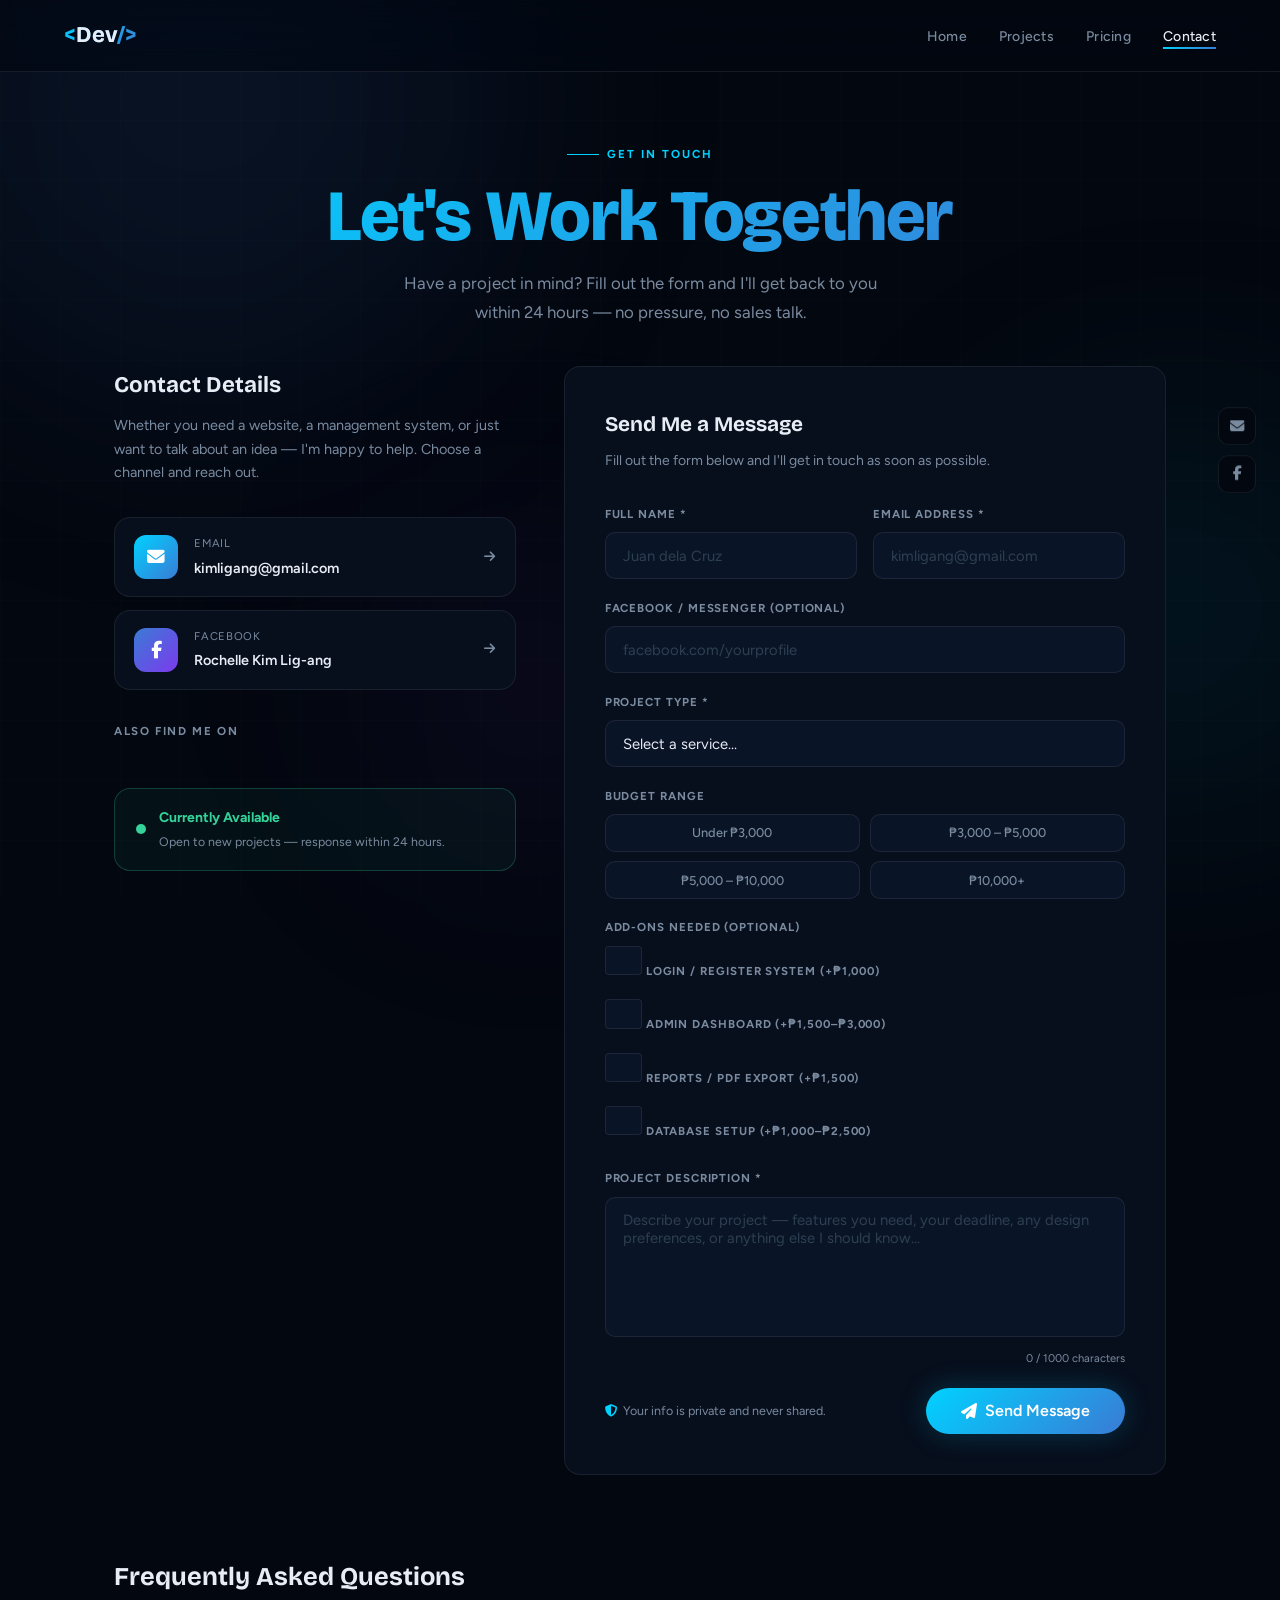
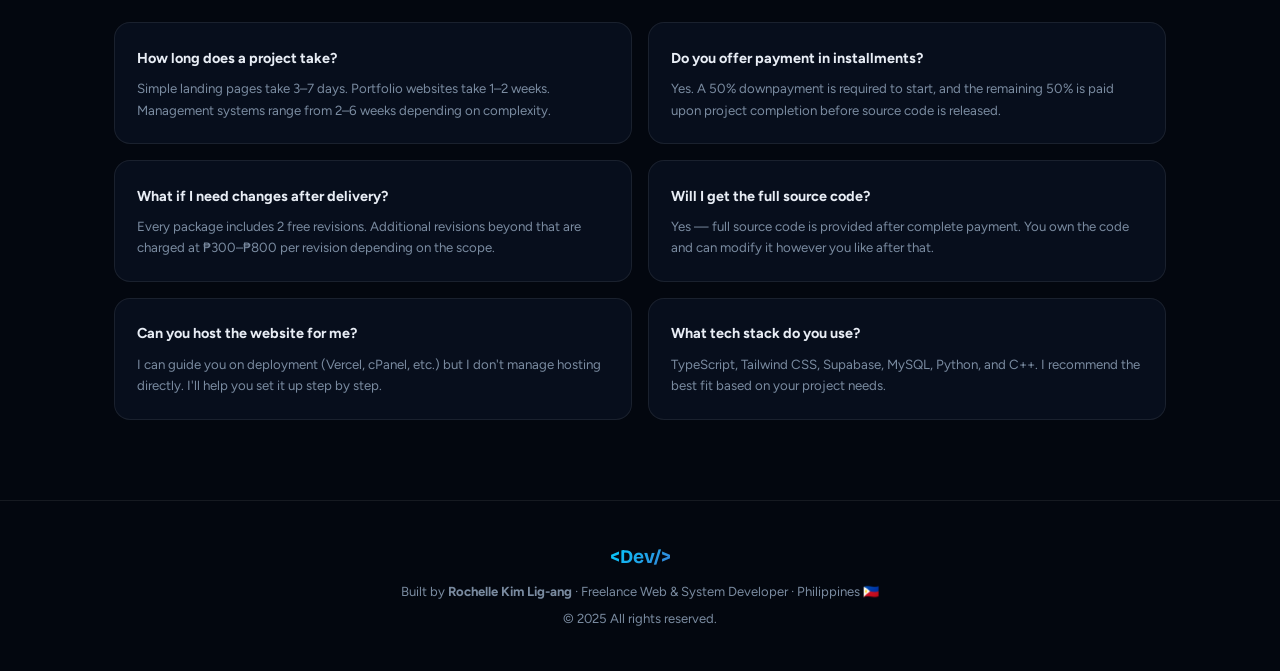
==== commit 6acd7976: "Update contact.html" ====
--- a/contact.html
+++ b/contact.html
@@ -1,9 +1,4 @@
 <!DOCTYPE html>
-<html lang="en">
-<head>
-<meta charset="UTF-8">
-<meta name="viewport" content="width=device-width, initial-scale=1.0">
-<title>Contact — DevPortfolio</title><!DOCTYPE html>
 <html lang="en">
 <head>
 <meta charset="UTF-8">
@@ -401,7 +396,10 @@
 </footer>
 
 <script>
-window.addEventListener('load', () => setTimeout(() => document.getElementById('loader').classList.add('gone'), 500));
+// Hide loader immediately — don't wait for external fonts/icons
+const hideLoader = () => document.getElementById('loader').classList.add('gone');
+document.addEventListener('DOMContentLoaded', hideLoader);
+setTimeout(hideLoader, 800);
 window.addEventListener('scroll', () => {
   document.getElementById('navbar').classList.toggle('scrolled', scrollY > 40);
   document.getElementById('back-top').classList.toggle('visible', scrollY > 400);
@@ -461,455 +459,3 @@
 document.querySelectorAll('.reveal').forEach(el => obs.observe(el));</script>
 </body>
 </html>
-<link rel="stylesheet" href="style.css">
-<link rel="stylesheet" href="https://cdnjs.cloudflare.com/ajax/libs/font-awesome/6.5.0/css/all.min.css">
-<style>
-/* ── CONTACT PAGE ── */
-.page-hero {
-  padding: 4rem 0 2.5rem;
-  text-align: center;
-}
-.page-hero p { color: var(--muted); font-size: 1.05rem; max-width: 520px; margin: 0.8rem auto 0; }
-
-/* Main layout */
-.contact-layout {
-  display: grid;
-  grid-template-columns: 1fr 1.5fr;
-  gap: 3rem;
-  margin-bottom: 5rem;
-  align-items: start;
-}
-
-/* Info panel */
-.info-panel { position: sticky; top: calc(var(--nav-h) + 2rem); }
-.info-panel h3 {
-  font-family: var(--heading); font-size: 1.4rem; font-weight: 700;
-  margin-bottom: 0.6rem;
-}
-.info-panel > p { color: var(--muted); font-size: 0.9rem; margin-bottom: 2rem; line-height: 1.65; }
-
-.contact-cards { display: flex; flex-direction: column; gap: 0.8rem; margin-bottom: 2rem; }
-.contact-card {
-  display: flex; align-items: center; gap: 1rem;
-  padding: 1rem 1.2rem; border-radius: var(--radius);
-  background: var(--bg2); border: 1px solid var(--border);
-  text-decoration: none; color: var(--text); transition: all 0.25s;
-}
-.contact-card:hover {
-  border-color: rgba(0,210,255,0.3);
-  background: rgba(0,210,255,0.04);
-  transform: translateX(4px);
-}
-.contact-card-icon {
-  width: 44px; height: 44px; border-radius: 12px; flex-shrink: 0;
-  background: var(--grad); display: flex; align-items: center;
-  justify-content: center; font-size: 1.1rem; color: #fff;
-}
-.contact-card-label { font-size: 0.7rem; color: var(--muted); margin-bottom: 0.15rem; text-transform: uppercase; letter-spacing: 0.06em; }
-.contact-card-val { font-weight: 600; font-size: 0.9rem; }
-
-/* Social links */
-.social-section h4 {
-  font-size: 0.72rem; font-weight: 700; letter-spacing: 0.14em;
-  text-transform: uppercase; color: var(--muted);
-  margin-bottom: 0.9rem;
-}
-.social-row { display: flex; gap: 0.7rem; flex-wrap: wrap; }
-.social-btn {
-  display: flex; align-items: center; gap: 0.5rem;
-  padding: 0.5rem 1rem; border-radius: 99px;
-  background: var(--bg2); border: 1px solid var(--border);
-  color: var(--muted); font-size: 0.8rem; font-weight: 500;
-  text-decoration: none; cursor: pointer; transition: all 0.2s;
-}
-.social-btn:hover { background: var(--grad); color: #fff; border-color: transparent; transform: translateY(-2px); }
-
-/* Availability badge */
-.avail-box {
-  margin-top: 2rem; padding: 1.1rem 1.3rem;
-  border-radius: var(--radius); border: 1px solid rgba(52,211,153,0.25);
-  background: rgba(52,211,153,0.05);
-  display: flex; align-items: center; gap: 0.8rem;
-}
-.avail-dot { width: 10px; height: 10px; border-radius: 50%; background: #34d399; flex-shrink: 0; animation: pulse2 2s infinite; }
-@keyframes pulse2 { 0%,100%{box-shadow:0 0 0 0 rgba(52,211,153,0.4)} 50%{box-shadow:0 0 0 6px rgba(52,211,153,0)} }
-.avail-title { font-weight: 700; font-size: 0.875rem; color: #34d399; }
-.avail-sub { font-size: 0.77rem; color: var(--muted); margin-top: 0.1rem; }
-
-/* Contact form */
-.contact-form-wrap {
-  background: var(--bg2); border: 1px solid var(--border);
-  border-radius: var(--radius); padding: 2.5rem;
-}
-.form-header { margin-bottom: 2rem; }
-.form-header h3 { font-family: var(--heading); font-size: 1.3rem; font-weight: 700; margin-bottom: 0.4rem; }
-.form-header p { color: var(--muted); font-size: 0.875rem; }
-
-.form-row { display: grid; grid-template-columns: 1fr 1fr; gap: 1rem; }
-.form-group { margin-bottom: 1.2rem; }
-.form-group label {
-  display: block; font-size: 0.72rem; font-weight: 700;
-  color: var(--muted); margin-bottom: 0.5rem;
-  letter-spacing: 0.08em; text-transform: uppercase;
-}
-.form-group input,
-.form-group textarea,
-.form-group select {
-  width: 100%; padding: 0.85rem 1.1rem;
-  background: var(--bg3); border: 1px solid var(--border);
-  border-radius: var(--radius-sm); color: var(--text);
-  font-family: var(--body); font-size: 0.925rem;
-  outline: none; transition: border-color 0.2s, box-shadow 0.2s;
-  resize: none; appearance: none;
-}
-.form-group input:focus,
-.form-group textarea:focus,
-.form-group select:focus {
-  border-color: rgba(0,210,255,0.4);
-  box-shadow: 0 0 0 3px rgba(0,210,255,0.07);
-}
-.form-group input::placeholder,
-.form-group textarea::placeholder { color: #2d3f52; }
-.form-group textarea { height: 140px; }
-
-.budget-grid { display: grid; grid-template-columns: repeat(2, 1fr); gap: 0.6rem; }
-.budget-opt {
-  padding: 0.65rem 0.9rem; border-radius: var(--radius-sm);
-  border: 1px solid var(--border); background: var(--bg3);
-  color: var(--muted); font-size: 0.8rem; font-weight: 500;
-  cursor: pointer; transition: all 0.2s; text-align: center;
-  font-family: var(--body);
-}
-.budget-opt:hover { border-color: rgba(0,210,255,0.3); color: var(--text); }
-.budget-opt.selected { border-color: rgba(0,210,255,0.5); background: rgba(0,210,255,0.08); color: var(--cyan); }
-
-.checkbox-group { display: flex; flex-direction: column; gap: 0.6rem; }
-.checkbox-item {
-  display: flex; align-items: center; gap: 0.7rem;
-  font-size: 0.875rem; color: var(--muted); cursor: pointer;
-}
-.checkbox-item input[type="checkbox"] {
-  width: 16px; height: 16px; accent-color: var(--cyan);
-  cursor: pointer; border-radius: 4px;
-}
-
-.char-count { font-size: 0.7rem; color: var(--muted); text-align: right; margin-top: 0.3rem; }
-
-.submit-row {
-  display: flex; align-items: center; justify-content: space-between;
-  gap: 1rem; margin-top: 0.5rem; flex-wrap: wrap;
-}
-.submit-note { font-size: 0.78rem; color: var(--muted); display: flex; align-items: center; gap: 0.4rem; }
-.submit-note i { color: var(--cyan); }
-
-.btn-submit { padding: 0.85rem 2.2rem; font-size: 1rem; }
-.btn-submit.loading { opacity: 0.7; cursor: not-allowed; }
-
-/* Success state */
-.form-success-box {
-  display: none; text-align: center; padding: 3rem 2rem;
-  animation: fadeUp 0.5s ease both;
-}
-.success-icon {
-  width: 64px; height: 64px; border-radius: 50%;
-  background: linear-gradient(135deg, #34d399, #059669);
-  display: flex; align-items: center; justify-content: center;
-  font-size: 1.8rem; margin: 0 auto 1.2rem;
-}
-.form-success-box h3 { font-family: var(--heading); font-size: 1.4rem; font-weight: 700; margin-bottom: 0.5rem; }
-.form-success-box p { color: var(--muted); font-size: 0.9rem; margin-bottom: 1.5rem; }
-
-/* FAQ */
-.faq-section { margin-bottom: 5rem; }
-.faq-section h2 { font-family: var(--heading); font-size: 1.6rem; font-weight: 700; margin-bottom: 1.5rem; }
-.faq-grid { display: grid; grid-template-columns: 1fr 1fr; gap: 1rem; }
-.faq-item {
-  padding: 1.4rem; border-radius: var(--radius);
-  background: var(--bg2); border: 1px solid var(--border);
-  transition: border-color 0.2s;
-}
-.faq-item:hover { border-color: rgba(0,210,255,0.18); }
-.faq-q { font-weight: 700; font-size: 0.9rem; margin-bottom: 0.5rem; }
-.faq-a { color: var(--muted); font-size: 0.83rem; line-height: 1.6; }
-
-@media (max-width: 900px) {
-  .contact-layout { grid-template-columns: 1fr; }
-  .info-panel { position: static; }
-  .faq-grid { grid-template-columns: 1fr; }
-  .form-row { grid-template-columns: 1fr; }
-}
-@media (max-width: 560px) {
-  .budget-grid { grid-template-columns: 1fr; }
-  .contact-form-wrap { padding: 1.5rem; }
-  .submit-row { flex-direction: column; align-items: stretch; }
-}
-</style>
-</head>
-<body>
-<div id="loader"><div class="loader-ring"></div></div>
-<div class="grid-bg"></div>
-<div class="orb orb-1"></div><div class="orb orb-2"></div><div class="orb orb-3"></div>
-
-<div class="float-socials">
-  <a href="mailto:hello@yourname.com" class="float-social"><i class="fas fa-envelope"></i></a>
-  <a href="https://www.facebook.com/rochelle.kim.lig.ang.2024" target="_blank" class="float-social"><i class="fab fa-facebook-f"></i></a>
-</div>
-<button id="back-top" onclick="window.scrollTo({top:0,behavior:'smooth'})"><i class="fas fa-chevron-up"></i></button>
-
-<nav id="navbar">
-  <a href="index.html" class="nav-logo">&lt;<em>Dev</em>/&gt;</a>
-  <button class="hamburger" id="hamburger"><span></span><span></span><span></span></button>
-  <ul class="nav-links" id="nav-links">
-    <li><a href="index.html">Home</a></li>
-    <li><a href="projects.html">Projects</a></li>
-    <li><a href="pricing.html">Pricing</a></li>
-    <li><a href="contact.html" class="active">Contact</a></li>
-  </ul>
-</nav>
-
-<div class="page-wrap">
-<div class="container">
-
-  <!-- PAGE HERO -->
-  <div class="page-hero page-enter">
-    <div class="section-label" style="justify-content:center; margin-bottom:0.8rem">Get In Touch</div>
-    <h1 class="page-title">Let's Work Together</h1>
-    <p>Have a project in mind? Fill out the form and I'll get back to you within 24 hours — no pressure, no sales talk.</p>
-  </div>
-
-  <!-- CONTACT LAYOUT -->
-  <div class="contact-layout">
-
-    <!-- INFO PANEL -->
-    <div class="info-panel reveal">
-      <h3>Contact Details</h3>
-      <p>Whether you need a website, a management system, or just want to talk about an idea — I'm happy to help. Choose a channel and reach out.</p>
-
-      <div class="contact-cards">
-        <a href="mailto:hello@yourname.com" class="contact-card">
-          <div class="contact-card-icon"><i class="fas fa-envelope"></i></div>
-          <div>
-            <div class="contact-card-label">Email</div>
-            <div class="contact-card-val">hello@yourname.com</div>
-          </div>
-          <i class="fas fa-arrow-right" style="margin-left:auto;color:var(--muted);font-size:0.8rem"></i>
-        </a>
-        <a href="https://www.facebook.com/rochelle.kim.lig.ang.2024/yourname" target="_blank" class="contact-card">
-          <div class="contact-card-icon" style="background:linear-gradient(135deg,#3a7bd5,#7c3aed)"><i class="fab fa-facebook-f"></i></div>
-          <div>
-            <div class="contact-card-label">Facebook</div>
-            <div class="contact-card-val">facebook.com/yourname</div>
-          </div>
-          <i class="fas fa-arrow-right" style="margin-left:auto;color:var(--muted);font-size:0.8rem"></i>
-        </a>
-      </div>
-
-      <div class="social-section">
-        <h4>Also Find Me On</h4>
-        <div class="social-row">
-        </div>
-      </div>
-
-      <div class="avail-box">
-        <div class="avail-dot"></div>
-        <div>
-          <div class="avail-title">Currently Available</div>
-          <div class="avail-sub">Open to new projects — response within 24 hours.</div>
-        </div>
-      </div>
-    </div>
-
-    <!-- FORM PANEL -->
-    <div class="contact-form-wrap reveal delay-2">
-
-      <div id="form-area">
-        <div class="form-header">
-          <h3>Send Me a Message</h3>
-          <p>Fill out the form below and I'll get in touch as soon as possible.</p>
-        </div>
-
-        <div class="form-row">
-          <div class="form-group">
-            <label>Full Name *</label>
-            <input type="text" id="f-name" placeholder="Juan dela Cruz">
-          </div>
-          <div class="form-group">
-            <label>Email Address *</label>
-            <input type="email" id="f-email" placeholder="juan@email.com">
-          </div>
-        </div>
-
-        <div class="form-group">
-          <label>Facebook / Messenger (optional)</label>
-          <input type="text" id="f-fb" placeholder="facebook.com/yourprofile">
-        </div>
-
-        <div class="form-group">
-          <label>Project Type *</label>
-          <select id="f-type">
-            <option value="" disabled selected>Select a service...</option>
-            <optgroup label="🌐 Website Packages">
-              <option>Basic Landing Page — ₱2,500</option>
-              <option>Portfolio Website — ₱4,000</option>
-              <option>Business Website — ₱5,500</option>
-            </optgroup>
-            <optgroup label="💻 System Packages">
-              <option>Starter CRUD System — ₱4,500</option>
-              <option>Basic Management System — ₱7,000</option>
-              <option>Standard System Package — ₱10,000</option>
-            </optgroup>
-            <option value="custom">Custom / Not sure yet</option>
-          </select>
-        </div>
-
-        <div class="form-group">
-          <label>Budget Range</label>
-          <div class="budget-grid" id="budget-grid">
-            <button class="budget-opt" onclick="selectBudget(this)">Under ₱3,000</button>
-            <button class="budget-opt" onclick="selectBudget(this)">₱3,000 – ₱5,000</button>
-            <button class="budget-opt" onclick="selectBudget(this)">₱5,000 – ₱10,000</button>
-            <button class="budget-opt" onclick="selectBudget(this)">₱10,000+</button>
-          </div>
-        </div>
-
-        <div class="form-group">
-          <label>Add-ons Needed (optional)</label>
-          <div class="checkbox-group">
-            <label class="checkbox-item"><input type="checkbox"> Login / Register System (+₱1,000)</label>
-            <label class="checkbox-item"><input type="checkbox"> Admin Dashboard (+₱1,500–₱3,000)</label>
-            <label class="checkbox-item"><input type="checkbox"> Reports / PDF Export (+₱1,500)</label>
-            <label class="checkbox-item"><input type="checkbox"> Database Setup (+₱1,000–₱2,500)</label>
-          </div>
-        </div>
-
-        <div class="form-group">
-          <label>Project Description *</label>
-          <textarea id="f-msg" placeholder="Describe your project — features you need, your deadline, any design preferences, or anything else I should know..." oninput="countChars(this)"></textarea>
-          <div class="char-count" id="char-count">0 / 1000 characters</div>
-        </div>
-
-        <div class="submit-row">
-          <div class="submit-note">
-            <i class="fas fa-shield-alt"></i>
-            Your info is private and never shared.
-          </div>
-          <button class="btn btn-primary btn-submit" id="submit-btn" onclick="submitForm()">
-            <i class="fas fa-paper-plane"></i> Send Message
-          </button>
-        </div>
-      </div>
-
-      <!-- SUCCESS STATE -->
-      <div class="form-success-box" id="form-success">
-        <div class="success-icon">✅</div>
-        <h3>Message Sent!</h3>
-        <p>Thank you for reaching out. I'll review your project details and get back to you within <strong>24 hours</strong>.</p>
-        <a href="projects.html" class="btn btn-outline"><i class="fas fa-folder-open"></i> View My Projects</a>
-      </div>
-
-    </div>
-  </div>
-
-  <!-- FAQ SECTION -->
-  <div class="faq-section reveal">
-    <h2>Frequently Asked Questions</h2>
-    <div class="faq-grid">
-      <div class="faq-item">
-        <div class="faq-q">How long does a project take?</div>
-        <div class="faq-a">Simple landing pages take 3–7 days. Portfolio websites take 1–2 weeks. Management systems range from 2–6 weeks depending on complexity.</div>
-      </div>
-      <div class="faq-item">
-        <div class="faq-q">Do you offer payment in installments?</div>
-        <div class="faq-a">Yes. A 50% downpayment is required to start, and the remaining 50% is paid upon project completion before source code is released.</div>
-      </div>
-      <div class="faq-item">
-        <div class="faq-q">What if I need changes after delivery?</div>
-        <div class="faq-a">Every package includes 2 free revisions. Additional revisions beyond that are charged at ₱300–₱800 per revision depending on the scope.</div>
-      </div>
-      <div class="faq-item">
-        <div class="faq-q">Will I get the full source code?</div>
-        <div class="faq-a">Yes — full source code is provided after complete payment. You own the code and can modify it however you like after that.</div>
-      </div>
-      <div class="faq-item">
-        <div class="faq-q">Can you host the website for me?</div>
-        <div class="faq-a">I can guide you on deployment (Vercel, cPanel, etc.) but I don't manage hosting directly. I'll help you set it up step by step.</div>
-      </div>
-      <div class="faq-item">
-        <div class="faq-q">What tech stack do you use?</div>
-        <div class="faq-a">TypeScript, Tailwind CSS, Supabase, MySQL, Python, and C++. I recommend the best fit based on your project needs.</div>
-      </div>
-    </div>
-  </div>
-
-</div><!-- end container -->
-</div><!-- end page-wrap -->
-
-<footer>
-  <div class="container">
-    <div class="footer-logo">&lt;Dev/&gt;</div>
-    <p>Built by <strong>Your Name</strong> · Freelance Web & System Developer · Philippines 🇵🇭</p>
-    <p style="margin-top:0.3rem">© 2025 All rights reserved.</p>
-  </div>
-</footer>
-
-<script>
-window.addEventListener('load', () => setTimeout(() => document.getElementById('loader').classList.add('gone'), 500));
-window.addEventListener('scroll', () => {
-  document.getElementById('navbar').classList.toggle('scrolled', scrollY > 40);
-  document.getElementById('back-top').classList.toggle('visible', scrollY > 400);
-});
-
-const ham = document.getElementById('hamburger'), nl = document.getElementById('nav-links');
-ham.addEventListener('click', () => {
-  nl.classList.toggle('open');
-  const sp = ham.querySelectorAll('span');
-  if (nl.classList.contains('open')) {
-    sp[0].style.transform='rotate(45deg) translate(5px,5px)';
-    sp[1].style.opacity='0';
-    sp[2].style.transform='rotate(-45deg) translate(5px,-5px)';
-  } else { sp.forEach(s=>{s.style.transform='';s.style.opacity='';}); }
-});
-nl.querySelectorAll('a').forEach(a => a.addEventListener('click', () => {
-  nl.classList.remove('open');
-  ham.querySelectorAll('span').forEach(s=>{s.style.transform='';s.style.opacity='';});
-}));
-
-function selectBudget(el) {
-  document.querySelectorAll('.budget-opt').forEach(b => b.classList.remove('selected'));
-  el.classList.add('selected');
-}
-
-function countChars(el) {
-  const len = el.value.length;
-  document.getElementById('char-count').textContent = len + ' / 1000 characters';
-  if (len > 1000) el.value = el.value.substring(0, 1000);
-}
-
-function submitForm() {
-  const name = document.getElementById('f-name').value.trim();
-  const email = document.getElementById('f-email').value.trim();
-  const type = document.getElementById('f-type').value;
-  const msg = document.getElementById('f-msg').value.trim();
-
-  if (!name) { alert('Please enter your name.'); return; }
-  if (!email || !email.includes('@')) { alert('Please enter a valid email address.'); return; }
-  if (!type) { alert('Please select a project type.'); return; }
-  if (!msg) { alert('Please describe your project.'); return; }
-
-  const btn = document.getElementById('submit-btn');
-  btn.classList.add('loading');
-  btn.innerHTML = '<i class="fas fa-spinner fa-spin"></i> Sending...';
-  btn.disabled = true;
-
-  setTimeout(() => {
-    document.getElementById('form-area').style.display = 'none';
-    document.getElementById('form-success').style.display = 'block';
-  }, 1800);
-}
-
-const obs = new IntersectionObserver(entries => {
-  entries.forEach(e => { if (e.isIntersecting) { e.target.classList.add('visible'); obs.unobserve(e.target); } });
-}, { threshold: 0.08 });
-document.querySelectorAll('.reveal').forEach(el => obs.observe(el));</script>
-</body>
-</html>
